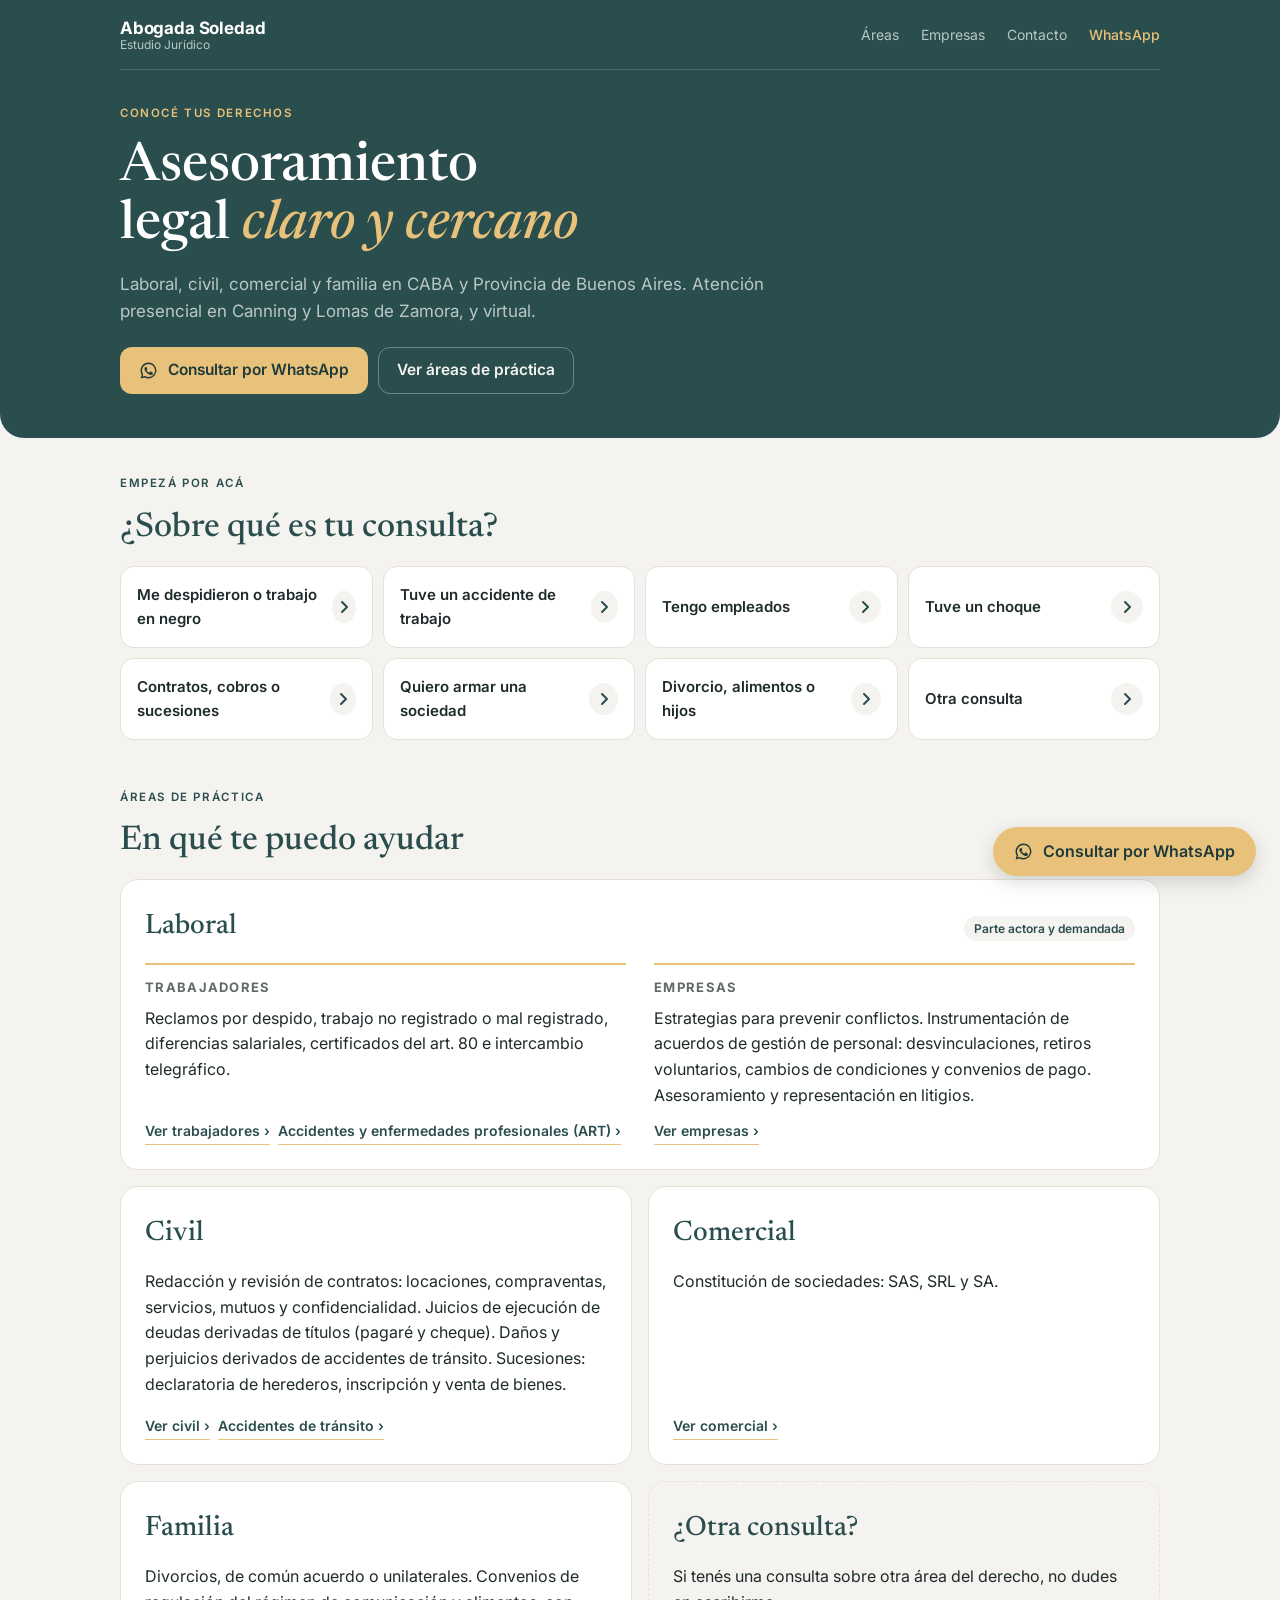
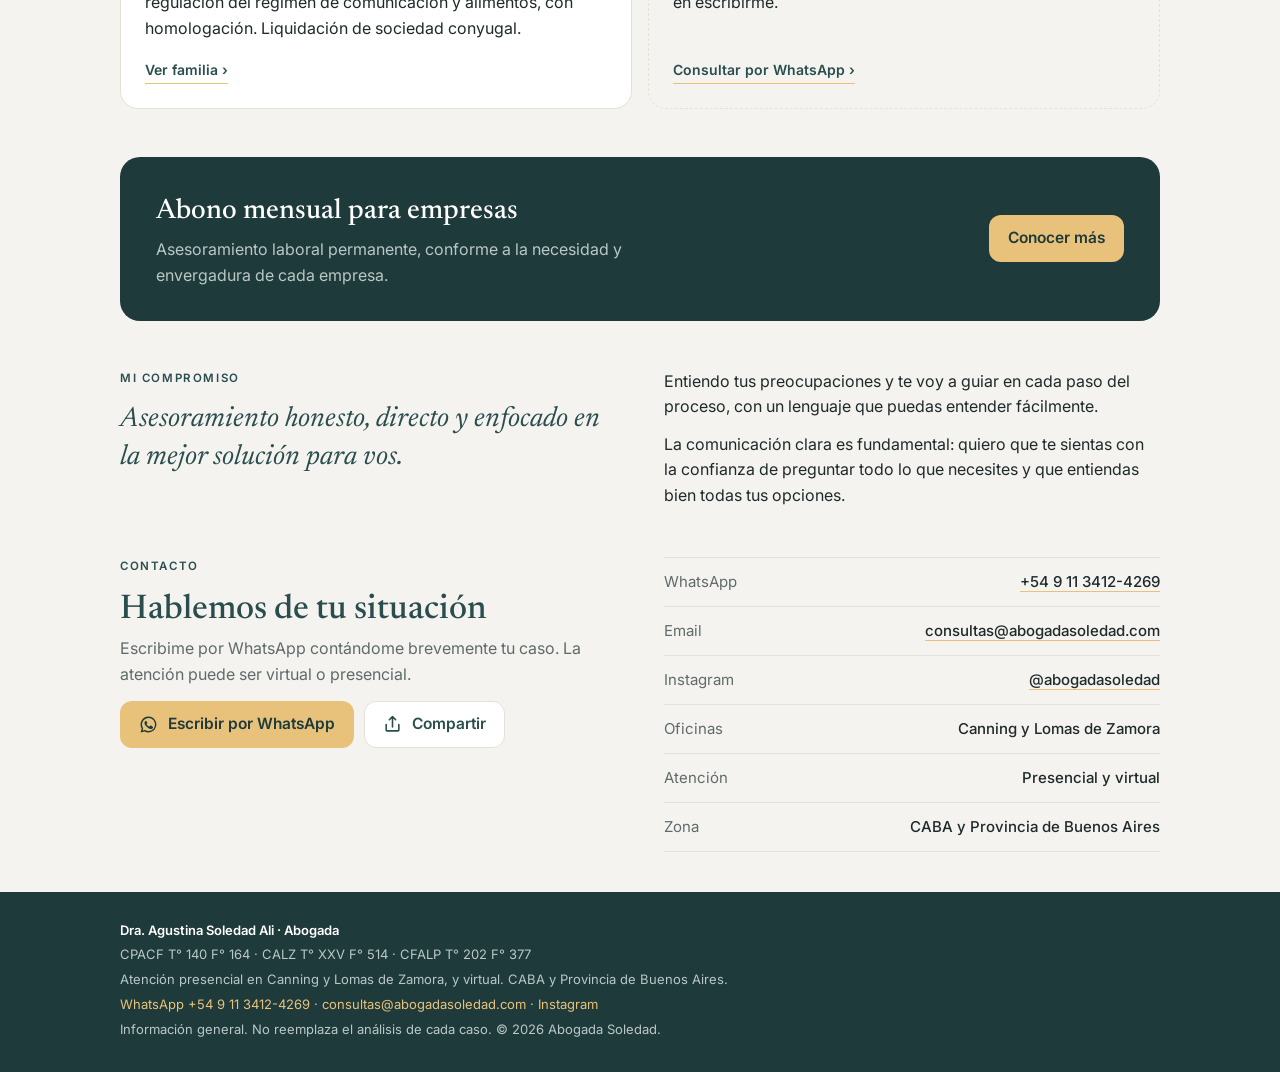
==== index.html @ 784cf7ec "Sitio nuevo: inicio + landings por área con vista previa para WhatsApp Co-Authored-By: Claude Opus 5" ====
<!doctype html>
<html lang="es-AR">
<head>
<meta charset="utf-8">
<meta name="viewport" content="width=device-width,initial-scale=1,viewport-fit=cover">
<title>Abogada Soledad · Estudio Jurídico en CABA y Provincia de Buenos Aires</title>
<meta name="description" content="Laboral, ART, civil, comercial y familia. Consultas por WhatsApp. Atención presencial en Canning y Lomas de Zamora, y virtual.">
<link rel="canonical" href="https://abogadasoledad.com/">
<meta name="theme-color" content="#2A4D4E">
<meta property="og:type" content="website">
<meta property="og:locale" content="es_AR">
<meta property="og:site_name" content="Abogada Soledad">
<meta property="og:title" content="Abogada Soledad · Estudio Jurídico en CABA y Provincia de Buenos Aires">
<meta property="og:description" content="Laboral, ART, civil, comercial y familia. Consultas por WhatsApp. Atención presencial en Canning y Lomas de Zamora, y virtual.">
<meta property="og:url" content="https://abogadasoledad.com/">
<meta property="og:image" content="https://abogadasoledad.com/og/home.png?v=muokkbgx">
<meta property="og:image:width" content="1200">
<meta property="og:image:height" content="630">
<meta name="twitter:card" content="summary_large_image">
<link rel="icon" href="/favicon.svg" type="image/svg+xml">
<link rel="apple-touch-icon" href="/apple-touch-icon.png">
<link rel="preconnect" href="https://fonts.googleapis.com">
<link rel="preconnect" href="https://fonts.gstatic.com" crossorigin>
<link rel="stylesheet" href="https://fonts.googleapis.com/css2?family=Inter:wght@400;500;600;700&family=Newsreader:ital,opsz,wght@0,6..72,500;1,6..72,400&display=swap">
<link rel="stylesheet" href="/assets/site.css?v=muokkbgx">
<script type="application/ld+json">{"@context":"https://schema.org","@type":"LegalService","name":"Abogada Soledad · Estudio Jurídico","url":"https://abogadasoledad.com/","telephone":"+5491134124269","email":"consultas@abogadasoledad.com","image":"https://abogadasoledad.com/og/home.png","sameAs":["https://www.instagram.com/abogadasoledad/"],"areaServed":["Ciudad Autónoma de Buenos Aires","Provincia de Buenos Aires"],"address":[{"@type":"PostalAddress","addressLocality":"Canning","addressRegion":"Buenos Aires","addressCountry":"AR"},{"@type":"PostalAddress","addressLocality":"Lomas de Zamora","addressRegion":"Buenos Aires","addressCountry":"AR"}],"knowsAbout":["Derecho laboral","ART","Derecho civil","Sucesiones","Sociedades","Derecho de familia"]}</script>
</head>
<body>
<header class="hero"><div class="in">
  <div class="top">
    <a class="brand" href="/"><strong>Abogada Soledad</strong><span>Estudio Jurídico</span></a>
    <nav class="nav"><a class="hide-sm" href="#areas">Áreas</a><a class="hide-sm" href="/empresas/">Empresas</a><a class="hide-sm" href="#contacto">Contacto</a>
      <a class="back" href="https://wa.me/5491134124269?text=Hola%2C%20quisiera%20realizar%20una%20consulta%20jur%C3%ADdica." data-wa target="_blank" rel="noopener">WhatsApp</a></nav>
  </div>
  <div class="hero-body">
    <span class="eyebrow">Conocé tus derechos</span>
    <h1>Asesoramiento legal <em>claro y cercano</em></h1>
    <p class="lead">Laboral, civil, comercial y familia en CABA y Provincia de Buenos Aires. Atención presencial en Canning y Lomas de Zamora, y virtual.</p>
    <div class="ctas">
      <a class="btn btn-gold" href="https://wa.me/5491134124269?text=Hola%2C%20quisiera%20realizar%20una%20consulta%20jur%C3%ADdica." data-wa target="_blank" rel="noopener"><svg viewBox="0 0 24 24" fill="currentColor" aria-hidden="true"><path d="M12 2a10 10 0 0 0-8.6 15.1L2 22l5-1.3A10 10 0 1 0 12 2Zm0 18.2a8.2 8.2 0 0 1-4.2-1.2l-.3-.2-3 .8.8-2.9-.2-.3A8.2 8.2 0 1 1 12 20.2Zm4.5-6.1c-.2-.1-1.5-.7-1.7-.8-.2-.1-.4-.1-.6.1l-.8 1c-.1.2-.3.2-.5.1a6.7 6.7 0 0 1-3.3-2.9c-.2-.4.3-.4.8-1.3.1-.2 0-.3 0-.4l-.8-1.8c-.2-.5-.4-.4-.6-.4h-.5a1 1 0 0 0-.7.3 3 3 0 0 0-.9 2.2 5.2 5.2 0 0 0 1.1 2.8 11.9 11.9 0 0 0 4.6 4c1.7.7 2.4.8 3.2.7.5-.1 1.5-.6 1.8-1.2.2-.6.2-1.1.1-1.2l-.4-.2Z"/></svg>Consultar por WhatsApp</a>
      <a class="btn btn-ghost" href="#areas">Ver áreas de práctica</a>
    </div>
  </div>
</div></header>

<main class="in">
  <section>
    <div class="sec-h"><span class="label">Empezá por acá</span><h2>¿Sobre qué es tu consulta?</h2></div>
    <nav class="picker"><a class="pick" href="/laboral/">Me despidieron o trabajo en negro<span class="go"><svg viewBox="0 0 16 16" fill="none" stroke="currentColor" stroke-width="2" stroke-linecap="round" stroke-linejoin="round" aria-hidden="true"><path d="M6 3l5 5-5 5"/></svg></span></a><a class="pick" href="/art/">Tuve un accidente de trabajo<span class="go"><svg viewBox="0 0 16 16" fill="none" stroke="currentColor" stroke-width="2" stroke-linecap="round" stroke-linejoin="round" aria-hidden="true"><path d="M6 3l5 5-5 5"/></svg></span></a><a class="pick" href="/empresas/">Tengo empleados<span class="go"><svg viewBox="0 0 16 16" fill="none" stroke="currentColor" stroke-width="2" stroke-linecap="round" stroke-linejoin="round" aria-hidden="true"><path d="M6 3l5 5-5 5"/></svg></span></a><a class="pick" href="/transito/">Tuve un choque<span class="go"><svg viewBox="0 0 16 16" fill="none" stroke="currentColor" stroke-width="2" stroke-linecap="round" stroke-linejoin="round" aria-hidden="true"><path d="M6 3l5 5-5 5"/></svg></span></a><a class="pick" href="/civil/">Contratos, cobros o sucesiones<span class="go"><svg viewBox="0 0 16 16" fill="none" stroke="currentColor" stroke-width="2" stroke-linecap="round" stroke-linejoin="round" aria-hidden="true"><path d="M6 3l5 5-5 5"/></svg></span></a><a class="pick" href="/sociedades/">Quiero armar una sociedad<span class="go"><svg viewBox="0 0 16 16" fill="none" stroke="currentColor" stroke-width="2" stroke-linecap="round" stroke-linejoin="round" aria-hidden="true"><path d="M6 3l5 5-5 5"/></svg></span></a><a class="pick" href="/familia/">Divorcio, alimentos o hijos<span class="go"><svg viewBox="0 0 16 16" fill="none" stroke="currentColor" stroke-width="2" stroke-linecap="round" stroke-linejoin="round" aria-hidden="true"><path d="M6 3l5 5-5 5"/></svg></span></a><a class="pick" href="#contacto">Otra consulta<span class="go"><svg viewBox="0 0 16 16" fill="none" stroke="currentColor" stroke-width="2" stroke-linecap="round" stroke-linejoin="round" aria-hidden="true"><path d="M6 3l5 5-5 5"/></svg></span></a></nav>
  </section>

  <section id="areas">
    <div class="sec-h"><span class="label">Áreas de práctica</span><h2>En qué te puedo ayudar</h2></div>
    <div class="areas"><article class="area wide" id="laboral">
      <div class="area-h"><h3>Laboral</h3><span class="pill">Parte actora y demandada</span></div>
      <div class="cols"><div class="col"><h4>Trabajadores</h4><p>Reclamos por despido, trabajo no registrado o mal registrado, diferencias salariales, certificados del art. 80 e intercambio telegráfico.</p>
        <div class="more"><a href="/laboral/">Ver trabajadores ›</a><a href="/art/">Accidentes y enfermedades profesionales (ART) ›</a></div></div><div class="col"><h4>Empresas</h4><p>Estrategias para prevenir conflictos. Instrumentación de acuerdos de gestión de personal: desvinculaciones, retiros voluntarios, cambios de condiciones y convenios de pago. Asesoramiento y representación en litigios.</p>
        <div class="more"><a href="/empresas/">Ver empresas ›</a></div></div></div>
    </article><article class="area" id="civil"><div class="area-h"><h3>Civil</h3></div><p>Redacción y revisión de contratos: locaciones, compraventas, servicios, mutuos y confidencialidad. Juicios de ejecución de deudas derivadas de títulos (pagaré y cheque). Daños y perjuicios derivados de accidentes de tránsito. Sucesiones: declaratoria de herederos, inscripción y venta de bienes.</p><div class="more"><a href="/civil/">Ver civil ›</a><a href="/transito/">Accidentes de tránsito ›</a></div></article><article class="area" id="comercial"><div class="area-h"><h3>Comercial</h3></div><p>Constitución de sociedades: SAS, SRL y SA.</p><div class="more"><a href="/sociedades/">Ver comercial ›</a></div></article><article class="area" id="familia"><div class="area-h"><h3>Familia</h3></div><p>Divorcios, de común acuerdo o unilaterales. Convenios de regulación del régimen de comunicación y alimentos, con homologación. Liquidación de sociedad conyugal.</p><div class="more"><a href="/familia/">Ver familia ›</a></div></article>
      <article class="area" style="background:transparent;border-style:dashed"><div class="area-h"><h3>¿Otra consulta?</h3></div>
        <p>Si tenés una consulta sobre otra área del derecho, no dudes en escribirme.</p>
        <div class="more"><a href="https://wa.me/5491134124269?text=Hola%2C%20quisiera%20realizar%20una%20consulta%20jur%C3%ADdica." data-wa target="_blank" rel="noopener">Consultar por WhatsApp ›</a></div></article></div>
  </section>

  <section class="band"><div><h2>Abono mensual para empresas</h2><p>Asesoramiento laboral permanente, conforme a la necesidad y envergadura de cada empresa.</p></div>
    <a class="btn btn-gold" href="/empresas/">Conocer más</a></section>

  <section class="two-col">
    <div class="stack" style="gap:14px"><span class="label" style="padding:0">Mi compromiso</span>
      <p class="quote">Asesoramiento honesto, directo y enfocado en la mejor solución para vos.</p></div>
    <div class="prose">
      <p>Entiendo tus preocupaciones y te voy a guiar en cada paso del proceso, con un lenguaje que puedas entender fácilmente.</p>
      <p>La comunicación clara es fundamental: quiero que te sientas con la confianza de preguntar todo lo que necesites y que entiendas bien todas tus opciones.</p>
    </div>
  </section>

  <section class="two-col" id="contacto">
    <div class="stack" style="gap:14px">
      <div class="sec-h" style="padding:0"><span class="label">Contacto</span><h2>Hablemos de tu situación</h2>
        <p>Escribime por WhatsApp contándome brevemente tu caso. La atención puede ser virtual o presencial.</p></div>
      <div class="share-box">
        <a class="btn btn-gold" href="https://wa.me/5491134124269?text=Hola%2C%20quisiera%20realizar%20una%20consulta%20jur%C3%ADdica." data-wa target="_blank" rel="noopener"><svg viewBox="0 0 24 24" fill="currentColor" aria-hidden="true"><path d="M12 2a10 10 0 0 0-8.6 15.1L2 22l5-1.3A10 10 0 1 0 12 2Zm0 18.2a8.2 8.2 0 0 1-4.2-1.2l-.3-.2-3 .8.8-2.9-.2-.3A8.2 8.2 0 1 1 12 20.2Zm4.5-6.1c-.2-.1-1.5-.7-1.7-.8-.2-.1-.4-.1-.6.1l-.8 1c-.1.2-.3.2-.5.1a6.7 6.7 0 0 1-3.3-2.9c-.2-.4.3-.4.8-1.3.1-.2 0-.3 0-.4l-.8-1.8c-.2-.5-.4-.4-.6-.4h-.5a1 1 0 0 0-.7.3 3 3 0 0 0-.9 2.2 5.2 5.2 0 0 0 1.1 2.8 11.9 11.9 0 0 0 4.6 4c1.7.7 2.4.8 3.2.7.5-.1 1.5-.6 1.8-1.2.2-.6.2-1.1.1-1.2l-.4-.2Z"/></svg>Escribir por WhatsApp</a>
        <button type="button" class="btn btn-line" data-share data-url="https://abogadasoledad.com/" data-text="Abogada Soledad · Asesoramiento legal en CABA y Provincia de Buenos Aires"><svg viewBox="0 0 24 24" fill="none" stroke="currentColor" stroke-width="2" stroke-linecap="round" stroke-linejoin="round" aria-hidden="true"><path d="M4 12v7a1 1 0 0 0 1 1h14a1 1 0 0 0 1-1v-7M16 6l-4-4-4 4M12 2v13"/></svg>Compartir</button>
      </div>
    </div>
    <div class="info">
      <div><span>WhatsApp</span><span><a href="https://wa.me/5491134124269">+54 9 11 3412-4269</a></span></div>
      <div><span>Email</span><span><a href="mailto:consultas@abogadasoledad.com">consultas@abogadasoledad.com</a></span></div>
      <div><span>Instagram</span><span><a href="https://www.instagram.com/abogadasoledad/">@abogadasoledad</a></span></div>
      <div><span>Oficinas</span><span>Canning y Lomas de Zamora</span></div>
      <div><span>Atención</span><span>Presencial y virtual</span></div>
      <div><span>Zona</span><span>CABA y Provincia de Buenos Aires</span></div>
    </div>
  </section>
</main>

<footer><div class="in">
  <strong>Dra. Agustina Soledad Ali · Abogada</strong>
  <span>CPACF T° 140 F° 164 · CALZ T° XXV F° 514 · CFALP T° 202 F° 377</span>
  <span>Atención presencial en Canning y Lomas de Zamora, y virtual. CABA y Provincia de Buenos Aires.</span>
  <span><a href="https://wa.me/5491134124269">WhatsApp +54 9 11 3412-4269</a> · <a href="mailto:consultas@abogadasoledad.com">consultas@abogadasoledad.com</a> · <a href="https://www.instagram.com/abogadasoledad/">Instagram</a></span>
  <span>Información general. No reemplaza el análisis de cada caso. © 2026 Abogada Soledad.</span>
</div></footer>
<div class="bar"><a class="btn btn-gold" href="https://wa.me/5491134124269?text=Hola%2C%20quisiera%20realizar%20una%20consulta%20jur%C3%ADdica." data-wa target="_blank" rel="noopener"><svg viewBox="0 0 24 24" fill="currentColor" aria-hidden="true"><path d="M12 2a10 10 0 0 0-8.6 15.1L2 22l5-1.3A10 10 0 1 0 12 2Zm0 18.2a8.2 8.2 0 0 1-4.2-1.2l-.3-.2-3 .8.8-2.9-.2-.3A8.2 8.2 0 1 1 12 20.2Zm4.5-6.1c-.2-.1-1.5-.7-1.7-.8-.2-.1-.4-.1-.6.1l-.8 1c-.1.2-.3.2-.5.1a6.7 6.7 0 0 1-3.3-2.9c-.2-.4.3-.4.8-1.3.1-.2 0-.3 0-.4l-.8-1.8c-.2-.5-.4-.4-.6-.4h-.5a1 1 0 0 0-.7.3 3 3 0 0 0-.9 2.2 5.2 5.2 0 0 0 1.1 2.8 11.9 11.9 0 0 0 4.6 4c1.7.7 2.4.8 3.2.7.5-.1 1.5-.6 1.8-1.2.2-.6.2-1.1.1-1.2l-.4-.2Z"/></svg>Consultar por WhatsApp</a></div>
<script>
(function(){
  var q=new URLSearchParams(location.search),c=q.get("c")||q.get("utm_campaign");
  if(c){c=c.replace(/[^\w\- ]/g,"").slice(0,40);document.querySelectorAll("a[data-wa]").forEach(function(a){
    var u=new URL(a.href),t=u.searchParams.get("text")||"";a.href=u.origin+u.pathname+"?text="+encodeURIComponent(t+" [ref: "+c+"]");});}
  document.querySelectorAll("[data-share]").forEach(function(b){b.addEventListener("click",function(){
    var url=b.dataset.url,text=b.dataset.text;
    if(navigator.share){navigator.share({title:document.title,text:text,url:url}).catch(function(){});}
    else{window.open("https://wa.me/?text="+encodeURIComponent(text+" "+url),"_blank","noopener");}
  });});
})();
</script>
</body></html>
---- assets/site.css ----
:root{
  color-scheme:light;
  --teal:#2A4D4E; --teal-deep:#1F3A3B; --gold:#E8C27A; --gold-dark:#D4AF6A; --sand:#F5F3EF; --paper:#FFFFFF;
  --ink:#1F2A2B; --muted:#5F6B6B; --line:#E6E1D8; --on-teal:#F5F3EF; --on-teal-muted:#B9C8C6;
}
*{box-sizing:border-box}
html{-webkit-text-size-adjust:100%;scroll-behavior:smooth}
@media (prefers-reduced-motion:reduce){html{scroll-behavior:auto}}
body{margin:0;background:var(--sand);color:var(--ink);font:16px/1.6 "Inter",system-ui,-apple-system,sans-serif}
h1,h2,h3{margin:0;text-wrap:balance}
h1,h2{font-family:"Newsreader",Georgia,serif;font-weight:500}
p{margin:0}
a{color:inherit}
:focus-visible{outline:2px solid var(--gold);outline-offset:3px}
.in{max-width:1080px;margin:0 auto;padding-inline:20px}
.narrow{max-width:760px}

/* header */
.hero{background:var(--teal);color:var(--on-teal);padding-block:18px 44px;border-radius:0 0 24px 24px}
.top{display:flex;justify-content:space-between;align-items:center;gap:12px;padding-bottom:16px;border-bottom:1px solid rgba(245,243,239,.16)}
.brand{display:flex;flex-direction:column;line-height:1.2;text-decoration:none}
.brand strong{font-weight:700;font-size:17px;letter-spacing:-.01em;color:#fff}
.brand span{font-size:12px;color:var(--on-teal-muted)}
.nav{display:flex;gap:22px;align-items:center;font-size:14px}
.nav a{text-decoration:none;color:var(--on-teal-muted)}
.nav a:hover{color:#fff}
.nav .back{color:var(--gold);font-weight:500}
.nav .hide-sm{display:none}
@media (min-width:760px){.nav .hide-sm{display:inline}}
.hero-body{display:flex;flex-direction:column;gap:16px;padding-top:34px;max-width:720px}
.eyebrow{font-size:11.5px;font-weight:600;letter-spacing:.14em;text-transform:uppercase;color:var(--gold)}
.hero h1{font-size:clamp(34px,6vw,54px);line-height:1.08;color:#fff}
.hero h1 em{font-style:italic;color:var(--gold)}
.lead{color:var(--on-teal-muted);font-size:17px;max-width:60ch}
.ctas{display:flex;flex-wrap:wrap;gap:10px;padding-top:6px}

/* buttons */
.btn{display:inline-flex;align-items:center;justify-content:center;gap:10px;border-radius:12px;padding:13px 18px;font:600 15.5px/1.2 "Inter",sans-serif;text-decoration:none;cursor:pointer;border:1px solid transparent}
.btn svg{width:19px;height:19px;flex:none}
.btn-gold{background:var(--gold);color:var(--teal-deep)}
.btn-gold:hover{background:var(--gold-dark)}
.btn-ghost{background:transparent;border-color:rgba(245,243,239,.35);color:var(--on-teal)}
.btn-ghost:hover{border-color:var(--gold);color:#fff}
.btn-line{background:var(--paper);border-color:var(--line);color:var(--teal)}
.btn-line:hover{border-color:var(--teal)}

/* sections */
main{display:flex;flex-direction:column;gap:48px;padding-block:36px 40px}
.label{font-size:11.5px;font-weight:600;letter-spacing:.14em;text-transform:uppercase;color:var(--teal);padding-bottom:10px}
.sec-h{display:flex;flex-direction:column;gap:6px;padding-bottom:18px}
.sec-h h2{font-size:clamp(26px,3.6vw,34px);color:var(--teal);line-height:1.15}
.sec-h p{color:var(--muted);max-width:62ch}
.stack{display:flex;flex-direction:column;gap:26px}

/* topic list (landing) */
.list{list-style:none;margin:0;padding:0;background:var(--paper);border:1px solid var(--line);border-radius:16px;overflow:hidden;display:grid}
@media (min-width:760px){.list.two{grid-template-columns:1fr 1fr}.list.two li{border-top:0!important;border-bottom:1px solid var(--line)}.list.two li:nth-child(odd){border-right:1px solid var(--line)}}
.list li + li{border-top:1px solid var(--line)}
.list a{display:grid;grid-template-columns:1fr auto;align-items:center;gap:3px 14px;padding:16px 18px;text-decoration:none;color:inherit;min-height:64px;height:100%}
.list a:hover{background:#FBF6EC}
.list strong{font-weight:600;font-size:15.5px}
.list small{grid-column:1;color:var(--muted);font-size:13.5px;line-height:1.45}
.go{grid-row:1/3;grid-column:2;width:32px;height:32px;border-radius:50%;display:grid;place-items:center;background:var(--sand);color:var(--teal)}
.go svg{width:16px;height:16px}
.list a[data-wa] .go{background:#E9F3EE;color:#1F7A4D}
.hint{font-size:12.5px;color:var(--muted);padding-top:9px}

/* home: picker */
.picker{display:grid;gap:10px;grid-template-columns:1fr}
@media (min-width:600px){.picker{grid-template-columns:1fr 1fr}}
@media (min-width:960px){.picker{grid-template-columns:repeat(4,1fr)}}
.pick{display:flex;justify-content:space-between;align-items:center;gap:12px;background:var(--paper);border:1px solid var(--line);border-radius:14px;padding:16px;text-decoration:none;font-weight:600;font-size:15px;min-height:64px}
.pick:hover{border-color:var(--teal)}
.pick .go{background:var(--sand)}

/* home: areas */
.areas{display:grid;gap:16px}
@media (min-width:860px){.areas{grid-template-columns:1fr 1fr}.area.wide{grid-column:1/-1}}
.area{background:var(--paper);border:1px solid var(--line);border-radius:18px;padding:24px;display:flex;flex-direction:column;gap:14px}
.area-h{display:flex;justify-content:space-between;align-items:baseline;gap:12px;flex-wrap:wrap}
.area h3{font-family:"Newsreader",Georgia,serif;font-weight:500;font-size:28px;color:var(--teal)}
.pill{font-size:12px;font-weight:600;color:var(--teal);background:var(--sand);border-radius:99px;padding:3px 10px}
.area p{color:var(--ink)}
.cols{display:grid;gap:18px}
@media (min-width:760px){.cols{grid-template-columns:1fr 1fr;gap:28px}}
.col{display:flex;flex-direction:column;gap:8px;border-top:2px solid var(--gold);padding-top:12px}
.col h4{margin:0;font-size:13px;letter-spacing:.1em;text-transform:uppercase;color:var(--muted)}
.more{display:flex;flex-wrap:wrap;gap:8px;margin-top:auto;padding-top:4px}
.more a{font-size:14px;font-weight:600;color:var(--teal);text-decoration:none;border-bottom:1.5px solid var(--gold);padding-bottom:1px}
.more a:hover{color:var(--teal-deep)}

/* band */
.band{background:var(--teal-deep);color:var(--on-teal);border-radius:20px;padding:28px 24px;display:flex;flex-direction:column;gap:14px;align-items:flex-start}
@media (min-width:760px){.band{flex-direction:row;align-items:center;justify-content:space-between;padding:32px 36px}}
.band h2{font-size:28px;color:#fff}
.band p{color:var(--on-teal-muted);max-width:56ch;padding-top:4px}

/* note */
.note{padding:16px 18px;border-left:3px solid var(--gold);background:var(--paper);border-radius:0 12px 12px 0;font-size:15px;display:flex;flex-direction:column;gap:4px}
.note strong{font-weight:600;color:var(--teal)}
.note a{color:var(--teal);font-weight:600}

/* steps */
.steps{list-style:none;margin:0;padding:0;display:grid;gap:12px;counter-reset:s}
@media (min-width:760px){.steps{grid-template-columns:repeat(3,1fr)}}
.steps li{counter-increment:s;background:var(--paper);border:1px solid var(--line);border-radius:14px;padding:18px;display:flex;flex-direction:column;gap:4px}
.steps li::before{content:counter(s);font:500 26px/1 "Newsreader",Georgia,serif;color:var(--gold-dark);padding-bottom:6px}
.steps strong{font-weight:600}
.steps span{color:var(--muted);font-size:14.5px}

/* bring */
.bring{list-style:none;margin:0;padding:0;display:flex;flex-wrap:wrap;gap:8px}
.bring li{background:var(--paper);border:1px solid var(--line);border-radius:99px;padding:7px 14px;font-size:14px}

/* faq */
.faq{display:flex;flex-direction:column;border-top:1px solid var(--line)}
.faq details{border-bottom:1px solid var(--line)}
.faq summary{cursor:pointer;list-style:none;padding:16px 36px 16px 0;font-weight:600;position:relative}
.faq summary::-webkit-details-marker{display:none}
.faq summary::after{content:"+";position:absolute;right:4px;top:12px;font:400 24px/1 "Inter",sans-serif;color:var(--teal)}
.faq details[open] summary::after{content:"–"}
.faq details p{padding:0 0 18px;color:var(--muted);max-width:66ch}

/* info + contact */
.two-col{display:grid;gap:32px}
@media (min-width:860px){.two-col{grid-template-columns:1fr 1fr;gap:48px}}
.info{display:flex;flex-direction:column;border-top:1px solid var(--line)}
.info div{display:flex;justify-content:space-between;gap:16px;padding-block:12px;border-bottom:1px solid var(--line);font-size:15px}
.info span:first-child{color:var(--muted);flex:none}
.info span:last-child{text-align:right;font-weight:500}
.info a{text-decoration:none;border-bottom:1px solid var(--gold)}
.share-box{display:flex;flex-wrap:wrap;gap:10px}

/* other areas */
.others{display:flex;flex-wrap:wrap;gap:8px}
.others a{background:var(--paper);border:1px solid var(--line);border-radius:99px;padding:8px 14px;font-size:14px;font-weight:500;text-decoration:none;color:var(--teal)}
.others a:hover{border-color:var(--teal)}

/* quote */
.quote{font:italic 400 clamp(22px,3vw,28px)/1.35 "Newsreader",Georgia,serif;color:var(--teal);max-width:36ch}
.prose{display:flex;flex-direction:column;gap:12px;color:var(--ink);max-width:62ch}

/* footer */
footer{background:var(--teal-deep);color:var(--on-teal-muted);font-size:13px;line-height:1.6;padding-block:28px calc(110px + env(safe-area-inset-bottom,0px))}
@media (min-width:760px){footer{padding-bottom:32px}}
footer .in{display:flex;flex-direction:column;gap:4px}
footer strong{color:#fff;font-weight:600}
footer a{color:var(--gold);text-decoration:none}

/* sticky WhatsApp */
.bar{position:fixed;left:0;right:0;bottom:0;z-index:10;padding:12px 20px calc(12px + env(safe-area-inset-bottom,0px));background:linear-gradient(to top,var(--sand) 70%,rgba(245,243,239,0))}
.bar .btn{width:100%;max-width:420px;margin:0 auto;display:flex;font-size:16px;padding:15px 18px;box-shadow:0 6px 18px rgba(31,58,59,.18)}
@media (min-width:760px){
  .bar{left:auto;right:24px;bottom:24px;padding:0;background:none}
  .bar .btn{width:auto;border-radius:99px;padding:14px 20px}
}
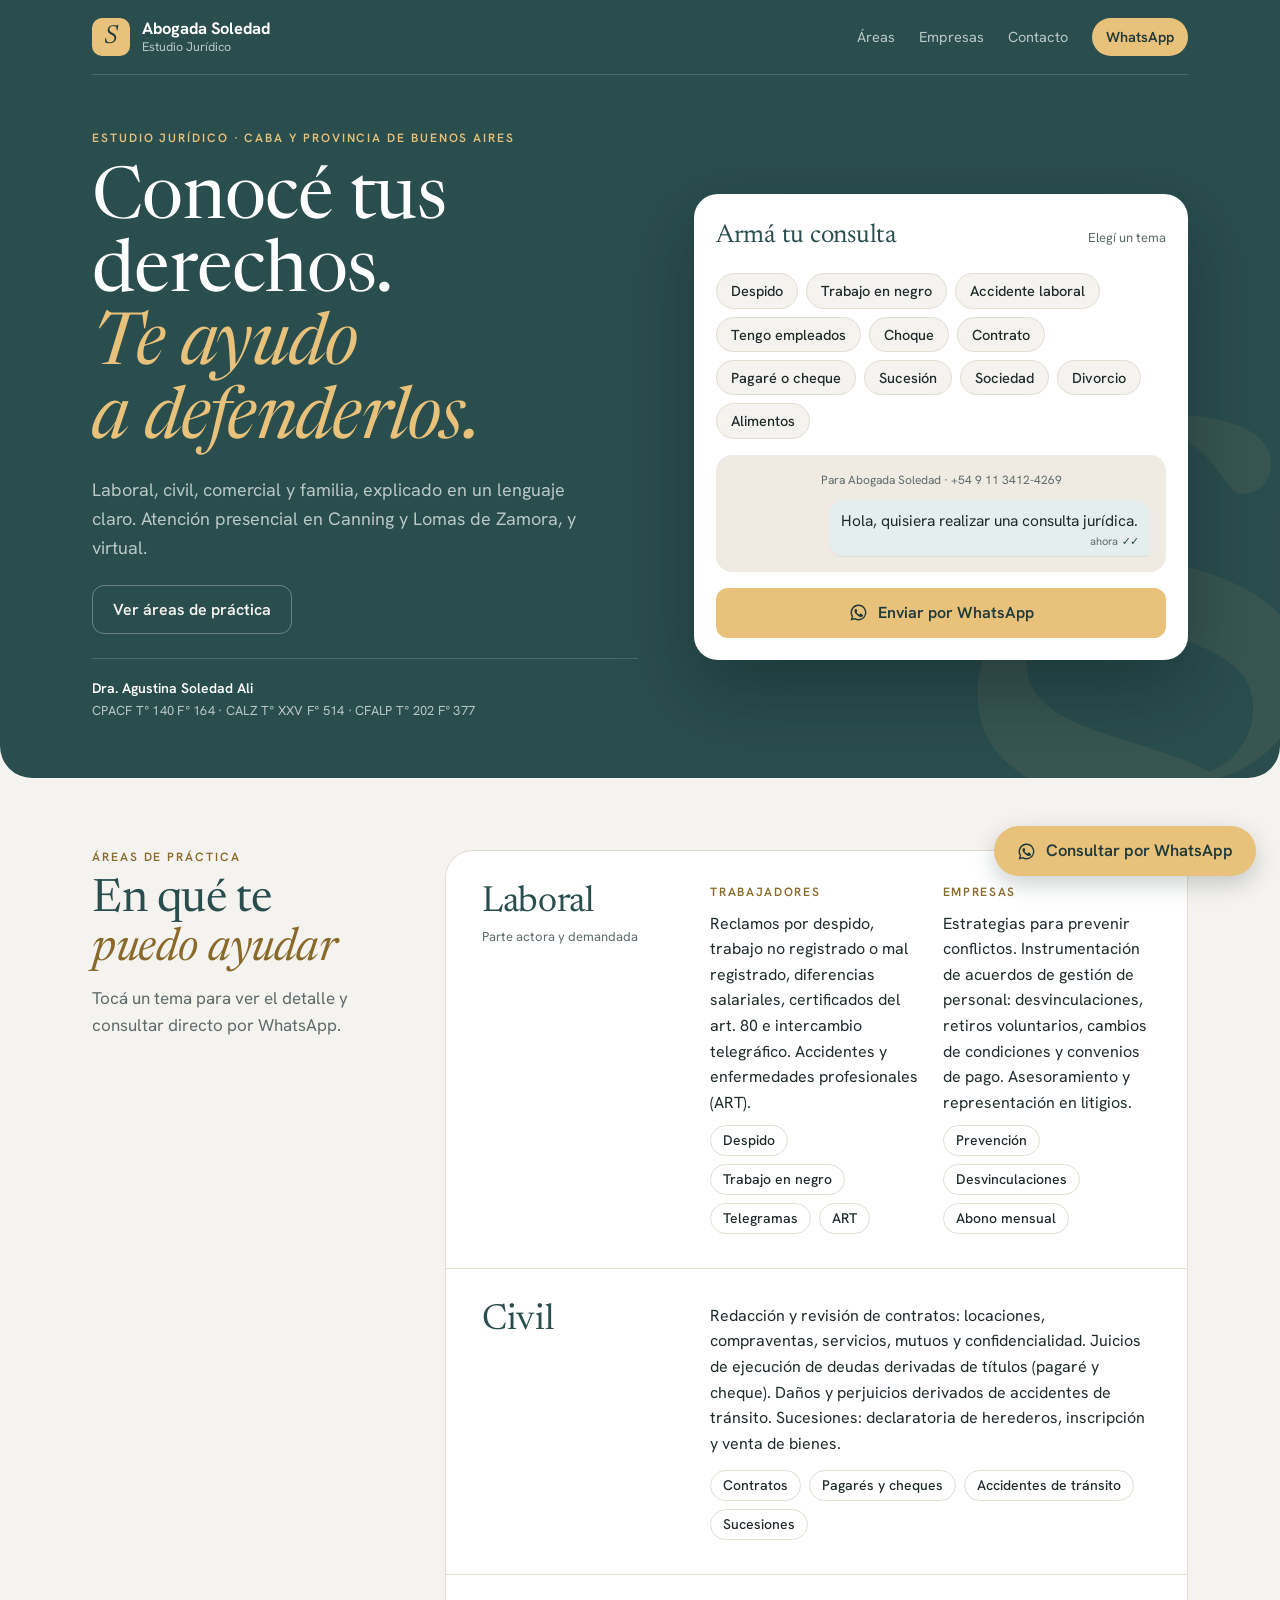
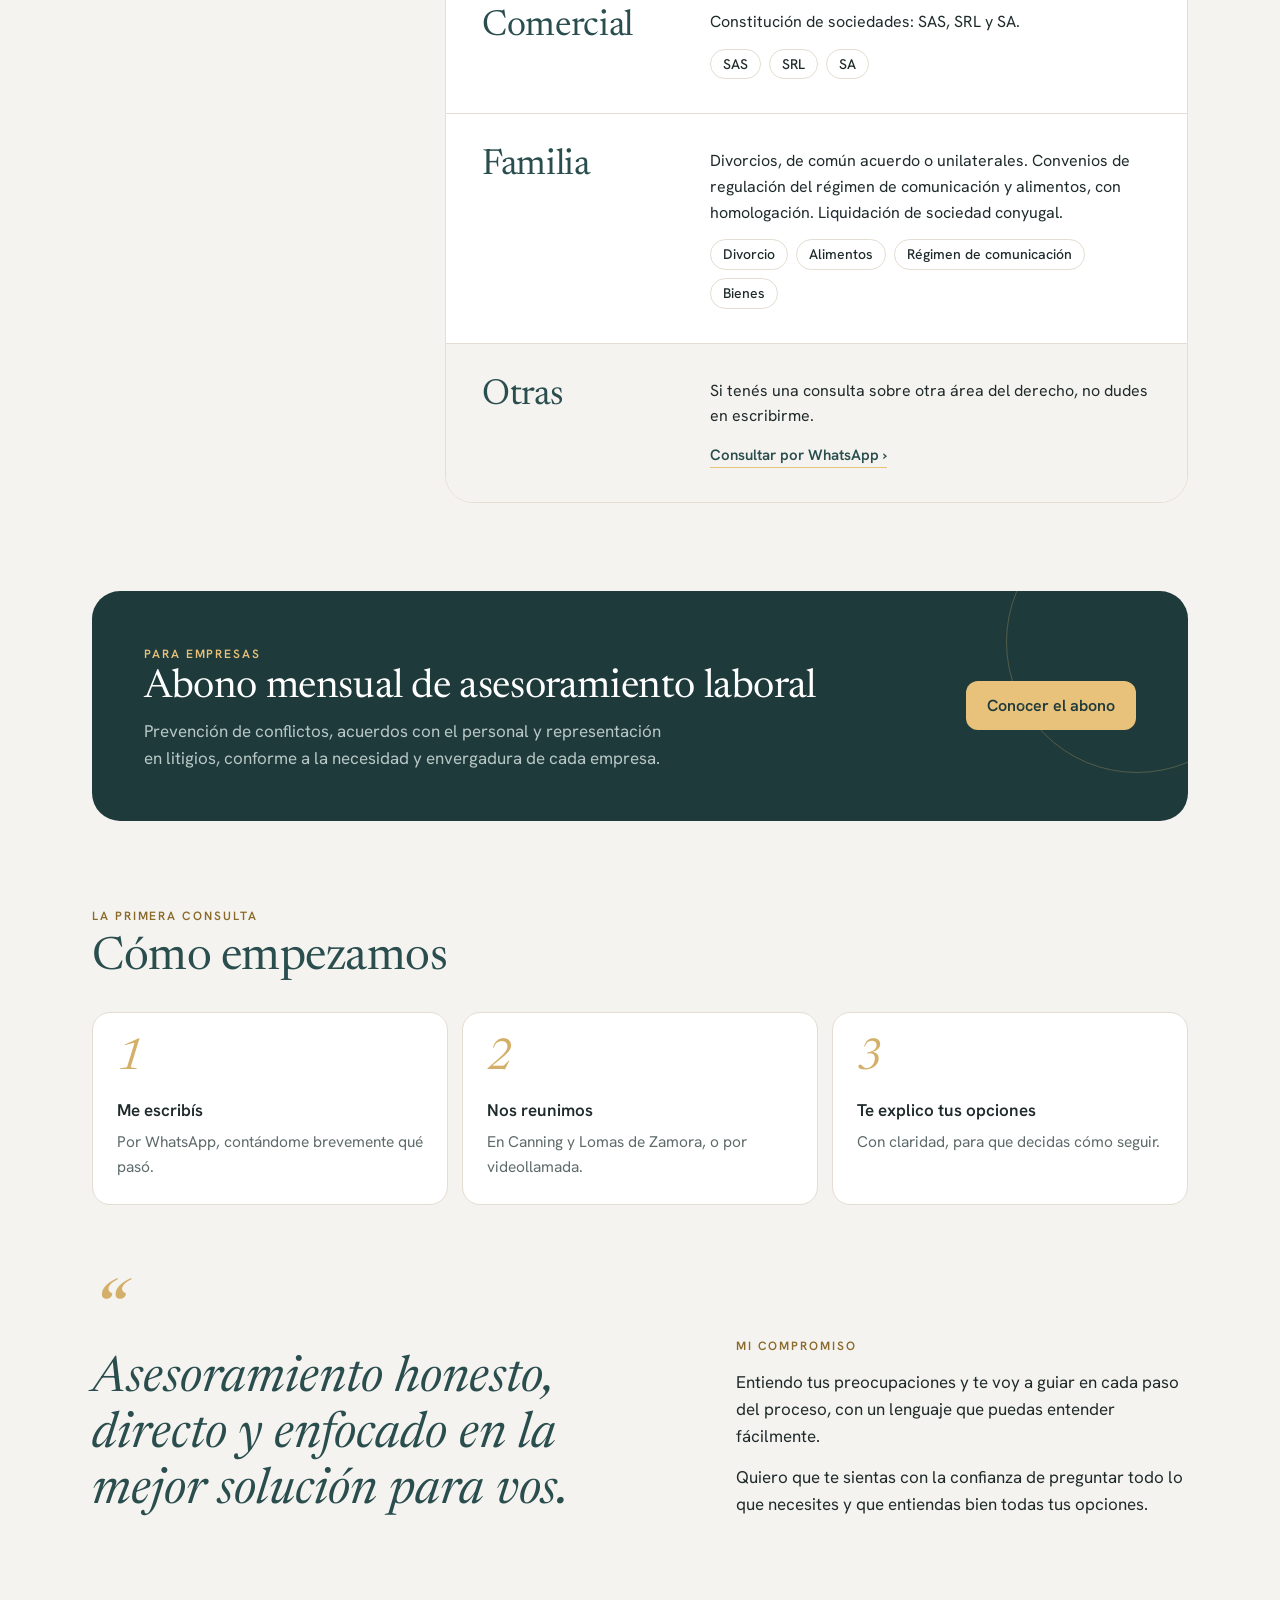
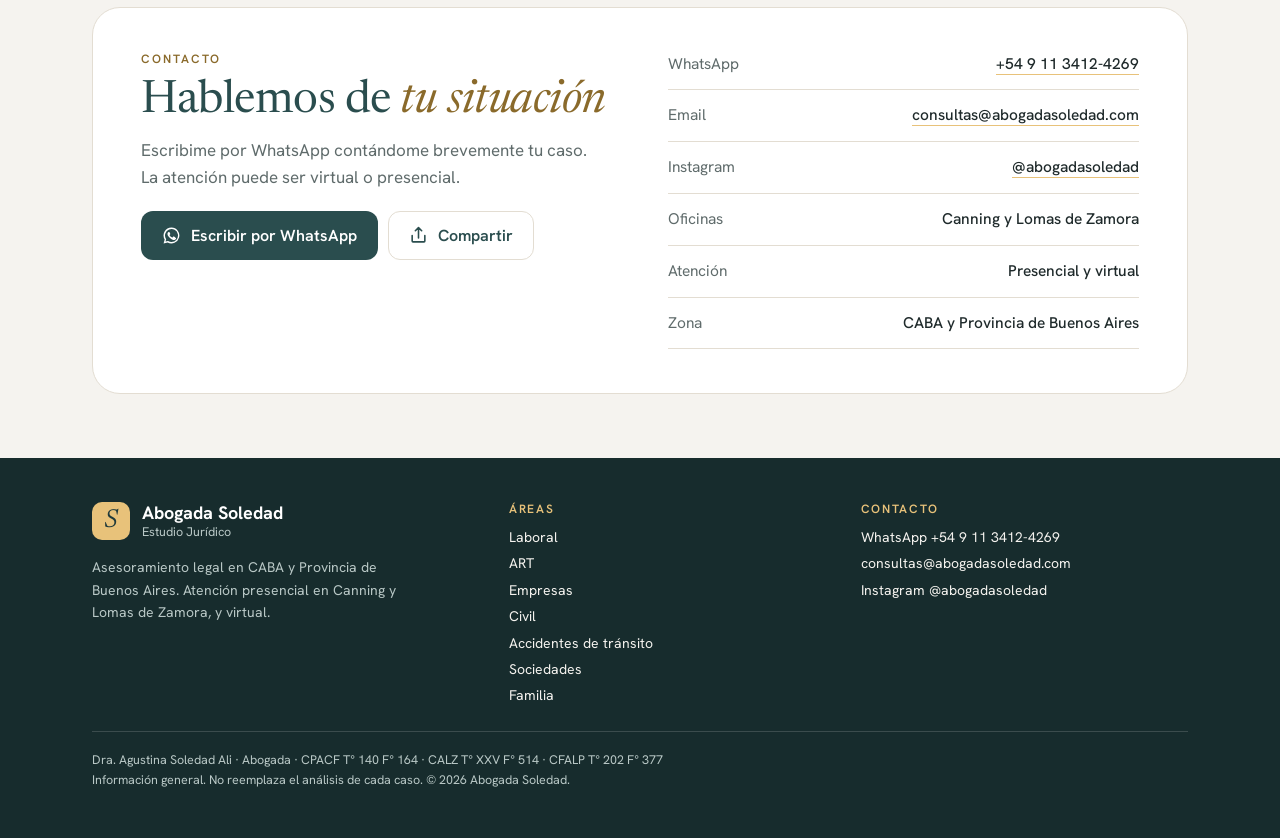
==== commit 74e1b4dc: "Rediseño del sitio Co-Authored-By: Claude Opus 5.5 <noreply@anthropic.com>" ====
--- a/index.html
+++ b/index.html
@@ -13,7 +13,7 @@
 <meta property="og:title" content="Abogada Soledad · Estudio Jurídico en CABA y Provincia de Buenos Aires">
 <meta property="og:description" content="Laboral, ART, civil, comercial y familia. Consultas por WhatsApp. Atención presencial en Canning y Lomas de Zamora, y virtual.">
 <meta property="og:url" content="https://abogadasoledad.com/">
-<meta property="og:image" content="https://abogadasoledad.com/og/home.png?v=muokkbgx">
+<meta property="og:image" content="https://abogadasoledad.com/og/home.png?v=muoppo3t">
 <meta property="og:image:width" content="1200">
 <meta property="og:image:height" content="630">
 <meta name="twitter:card" content="summary_large_image">
@@ -21,68 +21,72 @@
 <link rel="apple-touch-icon" href="/apple-touch-icon.png">
 <link rel="preconnect" href="https://fonts.googleapis.com">
 <link rel="preconnect" href="https://fonts.gstatic.com" crossorigin>
-<link rel="stylesheet" href="https://fonts.googleapis.com/css2?family=Inter:wght@400;500;600;700&family=Newsreader:ital,opsz,wght@0,6..72,500;1,6..72,400&display=swap">
-<link rel="stylesheet" href="/assets/site.css?v=muokkbgx">
+<link rel="stylesheet" href="https://fonts.googleapis.com/css2?family=Hanken+Grotesk:wght@400;500;600;700&family=Newsreader:ital,opsz,wght@0,6..72,400;0,6..72,500;1,6..72,400&display=swap">
+<link rel="stylesheet" href="/assets/site.css?v=muoppo3t">
 <script type="application/ld+json">{"@context":"https://schema.org","@type":"LegalService","name":"Abogada Soledad · Estudio Jurídico","url":"https://abogadasoledad.com/","telephone":"+5491134124269","email":"consultas@abogadasoledad.com","image":"https://abogadasoledad.com/og/home.png","sameAs":["https://www.instagram.com/abogadasoledad/"],"areaServed":["Ciudad Autónoma de Buenos Aires","Provincia de Buenos Aires"],"address":[{"@type":"PostalAddress","addressLocality":"Canning","addressRegion":"Buenos Aires","addressCountry":"AR"},{"@type":"PostalAddress","addressLocality":"Lomas de Zamora","addressRegion":"Buenos Aires","addressCountry":"AR"}],"knowsAbout":["Derecho laboral","ART","Derecho civil","Sucesiones","Sociedades","Derecho de familia"]}</script>
 </head>
 <body>
 <header class="hero"><div class="in">
-  <div class="top">
-    <a class="brand" href="/"><strong>Abogada Soledad</strong><span>Estudio Jurídico</span></a>
-    <nav class="nav"><a class="hide-sm" href="#areas">Áreas</a><a class="hide-sm" href="/empresas/">Empresas</a><a class="hide-sm" href="#contacto">Contacto</a>
-      <a class="back" href="https://wa.me/5491134124269?text=Hola%2C%20quisiera%20realizar%20una%20consulta%20jur%C3%ADdica." data-wa target="_blank" rel="noopener">WhatsApp</a></nav>
+  <div class="top"><a class="brand" href="/"><span class="mark" aria-hidden="true">S</span><span><b>Abogada Soledad</b><small>Estudio Jurídico</small></span></a>
+    <nav class="nav"><a class="lg" href="#areas">Áreas</a><a class="lg" href="/empresas/">Empresas</a><a class="lg" href="#contacto">Contacto</a>
+      <a class="pill" href="https://wa.me/5491134124269?text=Hola%2C%20quisiera%20realizar%20una%20consulta%20jur%C3%ADdica." data-wa target="_blank" rel="noopener">WhatsApp</a></nav>
   </div>
-  <div class="hero-body">
-    <span class="eyebrow">Conocé tus derechos</span>
-    <h1>Asesoramiento legal <em>claro y cercano</em></h1>
-    <p class="lead">Laboral, civil, comercial y familia en CABA y Provincia de Buenos Aires. Atención presencial en Canning y Lomas de Zamora, y virtual.</p>
-    <div class="ctas">
-      <a class="btn btn-gold" href="https://wa.me/5491134124269?text=Hola%2C%20quisiera%20realizar%20una%20consulta%20jur%C3%ADdica." data-wa target="_blank" rel="noopener"><svg viewBox="0 0 24 24" fill="currentColor" aria-hidden="true"><path d="M12 2a10 10 0 0 0-8.6 15.1L2 22l5-1.3A10 10 0 1 0 12 2Zm0 18.2a8.2 8.2 0 0 1-4.2-1.2l-.3-.2-3 .8.8-2.9-.2-.3A8.2 8.2 0 1 1 12 20.2Zm4.5-6.1c-.2-.1-1.5-.7-1.7-.8-.2-.1-.4-.1-.6.1l-.8 1c-.1.2-.3.2-.5.1a6.7 6.7 0 0 1-3.3-2.9c-.2-.4.3-.4.8-1.3.1-.2 0-.3 0-.4l-.8-1.8c-.2-.5-.4-.4-.6-.4h-.5a1 1 0 0 0-.7.3 3 3 0 0 0-.9 2.2 5.2 5.2 0 0 0 1.1 2.8 11.9 11.9 0 0 0 4.6 4c1.7.7 2.4.8 3.2.7.5-.1 1.5-.6 1.8-1.2.2-.6.2-1.1.1-1.2l-.4-.2Z"/></svg>Consultar por WhatsApp</a>
-      <a class="btn btn-ghost" href="#areas">Ver áreas de práctica</a>
+  <div class="hero-grid">
+    <div class="hero-copy">
+      <span class="kicker">Estudio Jurídico · CABA y Provincia de Buenos Aires</span>
+      <h1>Conocé tus derechos. <em>Te ayudo a defenderlos.</em></h1>
+      <p class="lead">Laboral, civil, comercial y familia, explicado en un lenguaje claro. Atención presencial en Canning y Lomas de Zamora, y virtual.</p>
+      <div class="ctas"><a class="btn btn-ghost" href="#areas">Ver áreas de práctica</a></div>
+      <div class="creds"><b>Dra. Agustina Soledad Ali</b><span>CPACF T° 140 F° 164 · CALZ T° XXV F° 514 · CFALP T° 202 F° 377</span></div>
+    </div>
+    <div class="composer" id="composer" data-generic="Hola, quisiera realizar una consulta jurídica.">
+      <div class="composer-h"><h2>Armá tu consulta</h2><span>Elegí un tema</span></div>
+      <div class="chips"><button type="button" class="chip" aria-pressed="false" data-msg="por un despido." data-href="/laboral/" data-area="Laboral">Despido</button><button type="button" class="chip" aria-pressed="false" data-msg="por trabajo no registrado." data-href="/laboral/" data-area="Laboral">Trabajo en negro</button><button type="button" class="chip" aria-pressed="false" data-msg="por un accidente de trabajo (ART)." data-href="/art/" data-area="ART">Accidente laboral</button><button type="button" class="chip" aria-pressed="false" data-msg="por asesoramiento laboral para mi empresa." data-href="/empresas/" data-area="Empresas">Tengo empleados</button><button type="button" class="chip" aria-pressed="false" data-msg="por un accidente de tránsito." data-href="/transito/" data-area="Tránsito">Choque</button><button type="button" class="chip" aria-pressed="false" data-msg="por un contrato." data-href="/civil/" data-area="Civil">Contrato</button><button type="button" class="chip" aria-pressed="false" data-msg="por el cobro de un pagaré o cheque." data-href="/civil/" data-area="Civil">Pagaré o cheque</button><button type="button" class="chip" aria-pressed="false" data-msg="por una sucesión." data-href="/civil/" data-area="Civil">Sucesión</button><button type="button" class="chip" aria-pressed="false" data-msg="por la constitución de una sociedad." data-href="/sociedades/" data-area="Sociedades">Sociedad</button><button type="button" class="chip" aria-pressed="false" data-msg="por un divorcio." data-href="/familia/" data-area="Familia">Divorcio</button><button type="button" class="chip" aria-pressed="false" data-msg="por alimentos." data-href="/familia/" data-area="Familia">Alimentos</button></div>
+      <div class="chat" aria-live="polite"><span class="to">Para Abogada Soledad · +54 9 11 3412-4269</span>
+        <p class="bubble"><span id="c-msg">Hola, quisiera realizar una consulta jurídica.</span><span class="meta">ahora<b>✓✓</b></span></p></div>
+      <div class="composer-actions">
+        <a class="btn btn-gold" id="c-send" href="https://wa.me/5491134124269?text=Hola%2C%20quisiera%20realizar%20una%20consulta%20jur%C3%ADdica." data-wa target="_blank" rel="noopener"><svg viewBox="0 0 24 24" fill="currentColor" aria-hidden="true"><path d="M12 2a10 10 0 0 0-8.6 15.1L2 22l5-1.3A10 10 0 1 0 12 2Zm0 18.2a8.2 8.2 0 0 1-4.2-1.2l-.3-.2-3 .8.8-2.9-.2-.3A8.2 8.2 0 1 1 12 20.2Zm4.5-6.1c-.2-.1-1.5-.7-1.7-.8-.2-.1-.4-.1-.6.1l-.8 1c-.1.2-.3.2-.5.1a6.7 6.7 0 0 1-3.3-2.9c-.2-.4.3-.4.8-1.3.1-.2 0-.3 0-.4l-.8-1.8c-.2-.5-.4-.4-.6-.4h-.5a1 1 0 0 0-.7.3 3 3 0 0 0-.9 2.2 5.2 5.2 0 0 0 1.1 2.8 11.9 11.9 0 0 0 4.6 4c1.7.7 2.4.8 3.2.7.5-.1 1.5-.6 1.8-1.2.2-.6.2-1.1.1-1.2l-.4-.2Z"/></svg>Enviar por WhatsApp</a>
+        <a class="more" id="c-more" href="#areas" hidden>Ver más ›</a>
+      </div>
     </div>
   </div>
 </div></header>
 
 <main class="in">
-  <section>
-    <div class="sec-h"><span class="label">Empezá por acá</span><h2>¿Sobre qué es tu consulta?</h2></div>
-    <nav class="picker"><a class="pick" href="/laboral/">Me despidieron o trabajo en negro<span class="go"><svg viewBox="0 0 16 16" fill="none" stroke="currentColor" stroke-width="2" stroke-linecap="round" stroke-linejoin="round" aria-hidden="true"><path d="M6 3l5 5-5 5"/></svg></span></a><a class="pick" href="/art/">Tuve un accidente de trabajo<span class="go"><svg viewBox="0 0 16 16" fill="none" stroke="currentColor" stroke-width="2" stroke-linecap="round" stroke-linejoin="round" aria-hidden="true"><path d="M6 3l5 5-5 5"/></svg></span></a><a class="pick" href="/empresas/">Tengo empleados<span class="go"><svg viewBox="0 0 16 16" fill="none" stroke="currentColor" stroke-width="2" stroke-linecap="round" stroke-linejoin="round" aria-hidden="true"><path d="M6 3l5 5-5 5"/></svg></span></a><a class="pick" href="/transito/">Tuve un choque<span class="go"><svg viewBox="0 0 16 16" fill="none" stroke="currentColor" stroke-width="2" stroke-linecap="round" stroke-linejoin="round" aria-hidden="true"><path d="M6 3l5 5-5 5"/></svg></span></a><a class="pick" href="/civil/">Contratos, cobros o sucesiones<span class="go"><svg viewBox="0 0 16 16" fill="none" stroke="currentColor" stroke-width="2" stroke-linecap="round" stroke-linejoin="round" aria-hidden="true"><path d="M6 3l5 5-5 5"/></svg></span></a><a class="pick" href="/sociedades/">Quiero armar una sociedad<span class="go"><svg viewBox="0 0 16 16" fill="none" stroke="currentColor" stroke-width="2" stroke-linecap="round" stroke-linejoin="round" aria-hidden="true"><path d="M6 3l5 5-5 5"/></svg></span></a><a class="pick" href="/familia/">Divorcio, alimentos o hijos<span class="go"><svg viewBox="0 0 16 16" fill="none" stroke="currentColor" stroke-width="2" stroke-linecap="round" stroke-linejoin="round" aria-hidden="true"><path d="M6 3l5 5-5 5"/></svg></span></a><a class="pick" href="#contacto">Otra consulta<span class="go"><svg viewBox="0 0 16 16" fill="none" stroke="currentColor" stroke-width="2" stroke-linecap="round" stroke-linejoin="round" aria-hidden="true"><path d="M6 3l5 5-5 5"/></svg></span></a></nav>
-  </section>
-
-  <section id="areas">
-    <div class="sec-h"><span class="label">Áreas de práctica</span><h2>En qué te puedo ayudar</h2></div>
-    <div class="areas"><article class="area wide" id="laboral">
-      <div class="area-h"><h3>Laboral</h3><span class="pill">Parte actora y demandada</span></div>
-      <div class="cols"><div class="col"><h4>Trabajadores</h4><p>Reclamos por despido, trabajo no registrado o mal registrado, diferencias salariales, certificados del art. 80 e intercambio telegráfico.</p>
-        <div class="more"><a href="/laboral/">Ver trabajadores ›</a><a href="/art/">Accidentes y enfermedades profesionales (ART) ›</a></div></div><div class="col"><h4>Empresas</h4><p>Estrategias para prevenir conflictos. Instrumentación de acuerdos de gestión de personal: desvinculaciones, retiros voluntarios, cambios de condiciones y convenios de pago. Asesoramiento y representación en litigios.</p>
-        <div class="more"><a href="/empresas/">Ver empresas ›</a></div></div></div>
-    </article><article class="area" id="civil"><div class="area-h"><h3>Civil</h3></div><p>Redacción y revisión de contratos: locaciones, compraventas, servicios, mutuos y confidencialidad. Juicios de ejecución de deudas derivadas de títulos (pagaré y cheque). Daños y perjuicios derivados de accidentes de tránsito. Sucesiones: declaratoria de herederos, inscripción y venta de bienes.</p><div class="more"><a href="/civil/">Ver civil ›</a><a href="/transito/">Accidentes de tránsito ›</a></div></article><article class="area" id="comercial"><div class="area-h"><h3>Comercial</h3></div><p>Constitución de sociedades: SAS, SRL y SA.</p><div class="more"><a href="/sociedades/">Ver comercial ›</a></div></article><article class="area" id="familia"><div class="area-h"><h3>Familia</h3></div><p>Divorcios, de común acuerdo o unilaterales. Convenios de regulación del régimen de comunicación y alimentos, con homologación. Liquidación de sociedad conyugal.</p><div class="more"><a href="/familia/">Ver familia ›</a></div></article>
-      <article class="area" style="background:transparent;border-style:dashed"><div class="area-h"><h3>¿Otra consulta?</h3></div>
-        <p>Si tenés una consulta sobre otra área del derecho, no dudes en escribirme.</p>
-        <div class="more"><a href="https://wa.me/5491134124269?text=Hola%2C%20quisiera%20realizar%20una%20consulta%20jur%C3%ADdica." data-wa target="_blank" rel="noopener">Consultar por WhatsApp ›</a></div></article></div>
-  </section>
-
-  <section class="band"><div><h2>Abono mensual para empresas</h2><p>Asesoramiento laboral permanente, conforme a la necesidad y envergadura de cada empresa.</p></div>
-    <a class="btn btn-gold" href="/empresas/">Conocer más</a></section>
-
-  <section class="two-col">
-    <div class="stack" style="gap:14px"><span class="label" style="padding:0">Mi compromiso</span>
-      <p class="quote">Asesoramiento honesto, directo y enfocado en la mejor solución para vos.</p></div>
-    <div class="prose">
-      <p>Entiendo tus preocupaciones y te voy a guiar en cada paso del proceso, con un lenguaje que puedas entender fácilmente.</p>
-      <p>La comunicación clara es fundamental: quiero que te sientas con la confianza de preguntar todo lo que necesites y que entiendas bien todas tus opciones.</p>
+  <section class="sec split" id="areas">
+    <div class="sec-h"><span class="kicker">Áreas de práctica</span><h2>En qué te <em>puedo ayudar</em></h2><p>Tocá un tema para ver el detalle y consultar directo por WhatsApp.</p></div>
+    <div class="areas"><article class="area" id="laboral"><div class="area-name"><h3>Laboral</h3><span>Parte actora y demandada</span></div>
+        <div class="area-body"><div class="area-cols"><div class="area-col"><h4>Trabajadores</h4><p>Reclamos por despido, trabajo no registrado o mal registrado, diferencias salariales, certificados del art. 80 e intercambio telegráfico. Accidentes y enfermedades profesionales (ART).</p><div class="chips"><a class="chip" href="/laboral/">Despido</a><a class="chip" href="/laboral/">Trabajo en negro</a><a class="chip" href="/laboral/">Telegramas</a><a class="chip" href="/art/">ART</a></div></div><div class="area-col"><h4>Empresas</h4><p>Estrategias para prevenir conflictos. Instrumentación de acuerdos de gestión de personal: desvinculaciones, retiros voluntarios, cambios de condiciones y convenios de pago. Asesoramiento y representación en litigios.</p><div class="chips"><a class="chip" href="/empresas/">Prevención</a><a class="chip" href="/empresas/">Desvinculaciones</a><a class="chip" href="/empresas/">Abono mensual</a></div></div></div></div></article><article class="area" id="civil"><div class="area-name"><h3>Civil</h3></div>
+        <div class="area-body"><p>Redacción y revisión de contratos: locaciones, compraventas, servicios, mutuos y confidencialidad. Juicios de ejecución de deudas derivadas de títulos (pagaré y cheque). Daños y perjuicios derivados de accidentes de tránsito. Sucesiones: declaratoria de herederos, inscripción y venta de bienes.</p><div class="chips"><a class="chip" href="/civil/">Contratos</a><a class="chip" href="/civil/">Pagarés y cheques</a><a class="chip" href="/transito/">Accidentes de tránsito</a><a class="chip" href="/civil/">Sucesiones</a></div></div></article><article class="area" id="comercial"><div class="area-name"><h3>Comercial</h3></div>
+        <div class="area-body"><p>Constitución de sociedades: SAS, SRL y SA.</p><div class="chips"><a class="chip" href="/sociedades/">SAS</a><a class="chip" href="/sociedades/">SRL</a><a class="chip" href="/sociedades/">SA</a></div></div></article><article class="area" id="familia"><div class="area-name"><h3>Familia</h3></div>
+        <div class="area-body"><p>Divorcios, de común acuerdo o unilaterales. Convenios de regulación del régimen de comunicación y alimentos, con homologación. Liquidación de sociedad conyugal.</p><div class="chips"><a class="chip" href="/familia/">Divorcio</a><a class="chip" href="/familia/">Alimentos</a><a class="chip" href="/familia/">Régimen de comunicación</a><a class="chip" href="/familia/">Bienes</a></div></div></article>
+      <article class="area other"><div class="area-name"><h3>Otras</h3></div>
+        <div class="area-body"><p>Si tenés una consulta sobre otra área del derecho, no dudes en escribirme.</p>
+        <a class="go-link" href="https://wa.me/5491134124269?text=Hola%2C%20quisiera%20realizar%20una%20consulta%20jur%C3%ADdica." data-wa target="_blank" rel="noopener">Consultar por WhatsApp ›</a></div></article>
     </div>
   </section>
 
-  <section class="two-col" id="contacto">
-    <div class="stack" style="gap:14px">
-      <div class="sec-h" style="padding:0"><span class="label">Contacto</span><h2>Hablemos de tu situación</h2>
-        <p>Escribime por WhatsApp contándome brevemente tu caso. La atención puede ser virtual o presencial.</p></div>
-      <div class="share-box">
-        <a class="btn btn-gold" href="https://wa.me/5491134124269?text=Hola%2C%20quisiera%20realizar%20una%20consulta%20jur%C3%ADdica." data-wa target="_blank" rel="noopener"><svg viewBox="0 0 24 24" fill="currentColor" aria-hidden="true"><path d="M12 2a10 10 0 0 0-8.6 15.1L2 22l5-1.3A10 10 0 1 0 12 2Zm0 18.2a8.2 8.2 0 0 1-4.2-1.2l-.3-.2-3 .8.8-2.9-.2-.3A8.2 8.2 0 1 1 12 20.2Zm4.5-6.1c-.2-.1-1.5-.7-1.7-.8-.2-.1-.4-.1-.6.1l-.8 1c-.1.2-.3.2-.5.1a6.7 6.7 0 0 1-3.3-2.9c-.2-.4.3-.4.8-1.3.1-.2 0-.3 0-.4l-.8-1.8c-.2-.5-.4-.4-.6-.4h-.5a1 1 0 0 0-.7.3 3 3 0 0 0-.9 2.2 5.2 5.2 0 0 0 1.1 2.8 11.9 11.9 0 0 0 4.6 4c1.7.7 2.4.8 3.2.7.5-.1 1.5-.6 1.8-1.2.2-.6.2-1.1.1-1.2l-.4-.2Z"/></svg>Escribir por WhatsApp</a>
-        <button type="button" class="btn btn-line" data-share data-url="https://abogadasoledad.com/" data-text="Abogada Soledad · Asesoramiento legal en CABA y Provincia de Buenos Aires"><svg viewBox="0 0 24 24" fill="none" stroke="currentColor" stroke-width="2" stroke-linecap="round" stroke-linejoin="round" aria-hidden="true"><path d="M4 12v7a1 1 0 0 0 1 1h14a1 1 0 0 0 1-1v-7M16 6l-4-4-4 4M12 2v13"/></svg>Compartir</button>
-      </div>
+  <section class="band"><div><span class="kicker">Para empresas</span><h2>Abono mensual de asesoramiento laboral</h2><p>Prevención de conflictos, acuerdos con el personal y representación en litigios, conforme a la necesidad y envergadura de cada empresa.</p></div>
+    <a class="btn btn-gold" href="/empresas/">Conocer el abono</a></section>
+
+  <section class="sec"><div class="sec-h"><span class="kicker">La primera consulta</span><h2>Cómo empezamos</h2></div>
+    <ol class="steps">
+      <li><strong>Me escribís</strong><span>Por WhatsApp, contándome brevemente qué pasó.</span></li>
+      <li><strong>Nos reunimos</strong><span>En Canning y Lomas de Zamora, o por videollamada.</span></li>
+      <li><strong>Te explico tus opciones</strong><span>Con claridad, para que decidas cómo seguir.</span></li>
+    </ol></section>
+
+  <section class="quote-sec">
+    <p class="quote">Asesoramiento honesto, directo y enfocado en la mejor solución para vos.</p>
+    <div class="prose"><span class="kicker">Mi compromiso</span>
+      <p>Entiendo tus preocupaciones y te voy a guiar en cada paso del proceso, con un lenguaje que puedas entender fácilmente.</p>
+      <p>Quiero que te sientas con la confianza de preguntar todo lo que necesites y que entiendas bien todas tus opciones.</p>
     </div>
+  </section>
+
+  <section class="contact" id="contacto">
+    <div class="sec-h"><span class="kicker">Contacto</span><h2>Hablemos de <em>tu situación</em></h2><p>Escribime por WhatsApp contándome brevemente tu caso. La atención puede ser virtual o presencial.</p>
+      <div class="row" style="padding-top:10px"><a class="btn btn-teal" href="https://wa.me/5491134124269?text=Hola%2C%20quisiera%20realizar%20una%20consulta%20jur%C3%ADdica." data-wa target="_blank" rel="noopener"><svg viewBox="0 0 24 24" fill="currentColor" aria-hidden="true"><path d="M12 2a10 10 0 0 0-8.6 15.1L2 22l5-1.3A10 10 0 1 0 12 2Zm0 18.2a8.2 8.2 0 0 1-4.2-1.2l-.3-.2-3 .8.8-2.9-.2-.3A8.2 8.2 0 1 1 12 20.2Zm4.5-6.1c-.2-.1-1.5-.7-1.7-.8-.2-.1-.4-.1-.6.1l-.8 1c-.1.2-.3.2-.5.1a6.7 6.7 0 0 1-3.3-2.9c-.2-.4.3-.4.8-1.3.1-.2 0-.3 0-.4l-.8-1.8c-.2-.5-.4-.4-.6-.4h-.5a1 1 0 0 0-.7.3 3 3 0 0 0-.9 2.2 5.2 5.2 0 0 0 1.1 2.8 11.9 11.9 0 0 0 4.6 4c1.7.7 2.4.8 3.2.7.5-.1 1.5-.6 1.8-1.2.2-.6.2-1.1.1-1.2l-.4-.2Z"/></svg>Escribir por WhatsApp</a><button type="button" class="btn btn-line" data-share data-url="https://abogadasoledad.com/" data-text="Abogada Soledad · Asesoramiento legal en CABA y Provincia de Buenos Aires"><svg viewBox="0 0 24 24" fill="none" stroke="currentColor" stroke-width="2" stroke-linecap="round" stroke-linejoin="round" aria-hidden="true"><path d="M4 12v7a1 1 0 0 0 1 1h14a1 1 0 0 0 1-1v-7M16 6l-4-4-4 4M12 2v13"/></svg>Compartir</button></div></div>
     <div class="info">
       <div><span>WhatsApp</span><span><a href="https://wa.me/5491134124269">+54 9 11 3412-4269</a></span></div>
       <div><span>Email</span><span><a href="mailto:consultas@abogadasoledad.com">consultas@abogadasoledad.com</a></span></div>
@@ -94,24 +98,37 @@
   </section>
 </main>
 
-<footer><div class="in">
-  <strong>Dra. Agustina Soledad Ali · Abogada</strong>
-  <span>CPACF T° 140 F° 164 · CALZ T° XXV F° 514 · CFALP T° 202 F° 377</span>
-  <span>Atención presencial en Canning y Lomas de Zamora, y virtual. CABA y Provincia de Buenos Aires.</span>
-  <span><a href="https://wa.me/5491134124269">WhatsApp +54 9 11 3412-4269</a> · <a href="mailto:consultas@abogadasoledad.com">consultas@abogadasoledad.com</a> · <a href="https://www.instagram.com/abogadasoledad/">Instagram</a></span>
-  <span>Información general. No reemplaza el análisis de cada caso. © 2026 Abogada Soledad.</span>
+<footer><div class="in foot">
+  <div><a class="brand" href="/"><span class="mark" aria-hidden="true">S</span><span><b>Abogada Soledad</b><small>Estudio Jurídico</small></span></a><p style="padding-top:12px;max-width:40ch">Asesoramiento legal en CABA y Provincia de Buenos Aires. Atención presencial en Canning y Lomas de Zamora, y virtual.</p></div>
+  <div><h4>Áreas</h4><a href="/laboral/">Laboral</a><a href="/art/">ART</a><a href="/empresas/">Empresas</a><a href="/civil/">Civil</a><a href="/transito/">Accidentes de tránsito</a><a href="/sociedades/">Sociedades</a><a href="/familia/">Familia</a></div>
+  <div><h4>Contacto</h4><a href="https://wa.me/5491134124269">WhatsApp +54 9 11 3412-4269</a><a href="mailto:consultas@abogadasoledad.com">consultas@abogadasoledad.com</a><a href="https://www.instagram.com/abogadasoledad/">Instagram @abogadasoledad</a></div>
+  <p class="fine">Dra. Agustina Soledad Ali · Abogada · CPACF T° 140 F° 164 · CALZ T° XXV F° 514 · CFALP T° 202 F° 377<br>Información general. No reemplaza el análisis de cada caso. © 2026 Abogada Soledad.</p>
 </div></footer>
 <div class="bar"><a class="btn btn-gold" href="https://wa.me/5491134124269?text=Hola%2C%20quisiera%20realizar%20una%20consulta%20jur%C3%ADdica." data-wa target="_blank" rel="noopener"><svg viewBox="0 0 24 24" fill="currentColor" aria-hidden="true"><path d="M12 2a10 10 0 0 0-8.6 15.1L2 22l5-1.3A10 10 0 1 0 12 2Zm0 18.2a8.2 8.2 0 0 1-4.2-1.2l-.3-.2-3 .8.8-2.9-.2-.3A8.2 8.2 0 1 1 12 20.2Zm4.5-6.1c-.2-.1-1.5-.7-1.7-.8-.2-.1-.4-.1-.6.1l-.8 1c-.1.2-.3.2-.5.1a6.7 6.7 0 0 1-3.3-2.9c-.2-.4.3-.4.8-1.3.1-.2 0-.3 0-.4l-.8-1.8c-.2-.5-.4-.4-.6-.4h-.5a1 1 0 0 0-.7.3 3 3 0 0 0-.9 2.2 5.2 5.2 0 0 0 1.1 2.8 11.9 11.9 0 0 0 4.6 4c1.7.7 2.4.8 3.2.7.5-.1 1.5-.6 1.8-1.2.2-.6.2-1.1.1-1.2l-.4-.2Z"/></svg>Consultar por WhatsApp</a></div>
 <script>
 (function(){
   var q=new URLSearchParams(location.search),c=q.get("c")||q.get("utm_campaign");
-  if(c){c=c.replace(/[^\w\- ]/g,"").slice(0,40);document.querySelectorAll("a[data-wa]").forEach(function(a){
-    var u=new URL(a.href),t=u.searchParams.get("text")||"";a.href=u.origin+u.pathname+"?text="+encodeURIComponent(t+" [ref: "+c+"]");});}
+  c=c?c.replace(/[^\w\- ]/g,"").slice(0,40):"";
+  function ref(href){if(!c)return href;var u=new URL(href),t=u.searchParams.get("text")||"";return u.origin+u.pathname+"?text="+encodeURIComponent(t+" [ref: "+c+"]");}
+  document.querySelectorAll("a[data-wa]").forEach(function(a){a.href=ref(a.href);});
   document.querySelectorAll("[data-share]").forEach(function(b){b.addEventListener("click",function(){
     var url=b.dataset.url,text=b.dataset.text;
     if(navigator.share){navigator.share({title:document.title,text:text,url:url}).catch(function(){});}
     else{window.open("https://wa.me/?text="+encodeURIComponent(text+" "+url),"_blank","noopener");}
   });});
+  var box=document.getElementById("composer");
+  if(box){
+    var msg=document.getElementById("c-msg"),send=document.getElementById("c-send"),more=document.getElementById("c-more");
+    box.querySelectorAll("[data-msg]").forEach(function(b){b.addEventListener("click",function(){
+      var on=b.getAttribute("aria-pressed")!=="true";
+      box.querySelectorAll("[data-msg]").forEach(function(x){x.setAttribute("aria-pressed","false");});
+      var text=on?"Hola, quisiera consultar "+b.dataset.msg:box.dataset.generic;
+      if(on)b.setAttribute("aria-pressed","true");
+      msg.textContent=text;
+      send.href=ref("https://wa.me/5491134124269?text="+encodeURIComponent(text));
+      if(on){more.hidden=false;more.href=b.dataset.href;more.textContent="Ver más sobre "+b.dataset.area+" ›";}else{more.hidden=true;}
+    });});
+  }
 })();
 </script>
 </body></html>
--- a/assets/site.css
+++ b/assets/site.css
@@ -1,156 +1,211 @@
+/* Layout: héroe petróleo partido (tesis a la izquierda, acción a la derecha) sobre papel beige;
+   un solo gesto fuerte: el "§" dorado de fondo y el armador de consulta estilo chat. */
 :root{
   color-scheme:light;
-  --teal:#2A4D4E; --teal-deep:#1F3A3B; --gold:#E8C27A; --gold-dark:#D4AF6A; --sand:#F5F3EF; --paper:#FFFFFF;
-  --ink:#1F2A2B; --muted:#5F6B6B; --line:#E6E1D8; --on-teal:#F5F3EF; --on-teal-muted:#B9C8C6;
+  --teal:#2A4D4E; --teal-deep:#1F3A3B; --teal-ink:#172C2D;
+  --gold:#E8C27A; --gold-dark:#D4AF6A; --gold-ink:#8A6A2B;
+  --sand:#F5F3EF; --paper:#FFFFFF; --bubble:#E4EEEC;
+  --ink:#1F2A2B; --muted:#5F6B6B; --line:#E3DDD2;
+  --on-teal:#F5F3EF; --on-teal-muted:#B9C8C6; --on-teal-line:rgba(245,243,239,.16);
+  --f-display:"Newsreader",Georgia,"Times New Roman",serif;
+  --f-body:"Hanken Grotesk",system-ui,-apple-system,"Segoe UI",sans-serif;
+  --r:18px;
 }
 *{box-sizing:border-box}
 html{-webkit-text-size-adjust:100%;scroll-behavior:smooth}
-@media (prefers-reduced-motion:reduce){html{scroll-behavior:auto}}
-body{margin:0;background:var(--sand);color:var(--ink);font:16px/1.6 "Inter",system-ui,-apple-system,sans-serif}
-h1,h2,h3{margin:0;text-wrap:balance}
-h1,h2{font-family:"Newsreader",Georgia,serif;font-weight:500}
+@media (prefers-reduced-motion:reduce){html{scroll-behavior:auto}*{transition:none!important;animation:none!important}}
+body{margin:0;background:var(--sand);color:var(--ink);font:17px/1.6 var(--f-body)}
+h1,h2,h3{margin:0;text-wrap:balance;font-family:var(--f-display);font-weight:400;letter-spacing:-.01em}
+h1 em,h2 em{font-style:italic;color:var(--gold)}
 p{margin:0}
 a{color:inherit}
-:focus-visible{outline:2px solid var(--gold);outline-offset:3px}
-.in{max-width:1080px;margin:0 auto;padding-inline:20px}
-.narrow{max-width:760px}
-
-/* header */
-.hero{background:var(--teal);color:var(--on-teal);padding-block:18px 44px;border-radius:0 0 24px 24px}
-.top{display:flex;justify-content:space-between;align-items:center;gap:12px;padding-bottom:16px;border-bottom:1px solid rgba(245,243,239,.16)}
-.brand{display:flex;flex-direction:column;line-height:1.2;text-decoration:none}
-.brand strong{font-weight:700;font-size:17px;letter-spacing:-.01em;color:#fff}
-.brand span{font-size:12px;color:var(--on-teal-muted)}
-.nav{display:flex;gap:22px;align-items:center;font-size:14px}
+:focus-visible{outline:2px solid var(--gold);outline-offset:3px;border-radius:4px}
+.in{max-width:1160px;margin:0 auto;padding-inline:20px}
+@media (min-width:760px){.in{padding-inline:32px}}
+.kicker{font:600 12px/1.3 var(--f-body);letter-spacing:.16em;text-transform:uppercase;color:var(--gold-ink)}
+.hero .kicker{color:var(--gold)}
+
+/* ---------- HERO ---------- */
+.hero{position:relative;overflow:hidden;background:var(--teal);color:var(--on-teal);padding-block:18px 56px;border-radius:0 0 32px 32px}
+.hero::before{content:"§";position:absolute;right:-4%;bottom:-38%;font:400 clamp(360px,52vw,720px)/1 var(--f-display);color:var(--gold);opacity:.07;pointer-events:none}
+.hero > .in{position:relative}
+.top{display:flex;justify-content:space-between;align-items:center;gap:16px;padding-bottom:18px;border-bottom:1px solid var(--on-teal-line)}
+.brand{display:flex;align-items:center;gap:12px;text-decoration:none}
+.brand .mark{width:38px;height:38px;border-radius:10px;background:var(--gold);color:var(--teal-deep);display:grid;place-items:center;font:italic 400 26px/1 var(--f-display);flex:none}
+.brand b{display:block;font-weight:700;font-size:16.5px;color:#fff;line-height:1.2}
+.brand small{display:block;font-size:12.5px;color:var(--on-teal-muted);line-height:1.3}
+.nav{display:flex;gap:24px;align-items:center;font-size:14.5px}
 .nav a{text-decoration:none;color:var(--on-teal-muted)}
 .nav a:hover{color:#fff}
+.nav .pill{color:var(--teal-deep);background:var(--gold);padding:7px 14px;border-radius:99px;font-weight:600}
+.nav .pill:hover{color:var(--teal-deep);background:var(--gold-dark)}
 .nav .back{color:var(--gold);font-weight:500}
-.nav .hide-sm{display:none}
-@media (min-width:760px){.nav .hide-sm{display:inline}}
-.hero-body{display:flex;flex-direction:column;gap:16px;padding-top:34px;max-width:720px}
-.eyebrow{font-size:11.5px;font-weight:600;letter-spacing:.14em;text-transform:uppercase;color:var(--gold)}
-.hero h1{font-size:clamp(34px,6vw,54px);line-height:1.08;color:#fff}
-.hero h1 em{font-style:italic;color:var(--gold)}
-.lead{color:var(--on-teal-muted);font-size:17px;max-width:60ch}
-.ctas{display:flex;flex-wrap:wrap;gap:10px;padding-top:6px}
-
-/* buttons */
-.btn{display:inline-flex;align-items:center;justify-content:center;gap:10px;border-radius:12px;padding:13px 18px;font:600 15.5px/1.2 "Inter",sans-serif;text-decoration:none;cursor:pointer;border:1px solid transparent}
+.nav .lg{display:none}
+@media (min-width:860px){.nav .lg{display:inline}}
+
+.hero-grid{display:grid;gap:36px;padding-top:40px}
+@media (min-width:980px){.hero-grid{grid-template-columns:minmax(0,1.05fr) minmax(0,.95fr);gap:56px;align-items:center;padding-top:56px}}
+.hero-copy{display:flex;flex-direction:column;gap:18px;min-width:0}
+.hero h1{font-size:clamp(40px,6.4vw,72px);line-height:1.02;color:#fff}
+.lead{color:var(--on-teal-muted);font-size:18px;max-width:52ch}
+.ctas{display:flex;flex-wrap:wrap;gap:10px;padding-top:4px}
+.creds{display:flex;flex-direction:column;gap:2px;padding-top:18px;margin-top:6px;border-top:1px solid var(--on-teal-line);font-size:13px;color:var(--on-teal-muted)}
+.creds b{color:#fff;font-weight:600;font-size:14px}
+.creds span{font-variant-numeric:tabular-nums;letter-spacing:.02em}
+
+/* ---------- BUTTONS ---------- */
+.btn{display:inline-flex;align-items:center;justify-content:center;gap:10px;border-radius:12px;padding:14px 20px;font:600 16px/1.2 var(--f-body);text-decoration:none;cursor:pointer;border:1px solid transparent;transition:background .15s,border-color .15s,transform .15s}
+.btn:active{transform:translateY(1px)}
 .btn svg{width:19px;height:19px;flex:none}
 .btn-gold{background:var(--gold);color:var(--teal-deep)}
 .btn-gold:hover{background:var(--gold-dark)}
-.btn-ghost{background:transparent;border-color:rgba(245,243,239,.35);color:var(--on-teal)}
+.btn-ghost{background:transparent;border-color:rgba(245,243,239,.32);color:var(--on-teal)}
 .btn-ghost:hover{border-color:var(--gold);color:#fff}
 .btn-line{background:var(--paper);border-color:var(--line);color:var(--teal)}
 .btn-line:hover{border-color:var(--teal)}
-
-/* sections */
-main{display:flex;flex-direction:column;gap:48px;padding-block:36px 40px}
-.label{font-size:11.5px;font-weight:600;letter-spacing:.14em;text-transform:uppercase;color:var(--teal);padding-bottom:10px}
-.sec-h{display:flex;flex-direction:column;gap:6px;padding-bottom:18px}
-.sec-h h2{font-size:clamp(26px,3.6vw,34px);color:var(--teal);line-height:1.15}
-.sec-h p{color:var(--muted);max-width:62ch}
-.stack{display:flex;flex-direction:column;gap:26px}
-
-/* topic list (landing) */
-.list{list-style:none;margin:0;padding:0;background:var(--paper);border:1px solid var(--line);border-radius:16px;overflow:hidden;display:grid}
-@media (min-width:760px){.list.two{grid-template-columns:1fr 1fr}.list.two li{border-top:0!important;border-bottom:1px solid var(--line)}.list.two li:nth-child(odd){border-right:1px solid var(--line)}}
-.list li + li{border-top:1px solid var(--line)}
-.list a{display:grid;grid-template-columns:1fr auto;align-items:center;gap:3px 14px;padding:16px 18px;text-decoration:none;color:inherit;min-height:64px;height:100%}
-.list a:hover{background:#FBF6EC}
-.list strong{font-weight:600;font-size:15.5px}
-.list small{grid-column:1;color:var(--muted);font-size:13.5px;line-height:1.45}
-.go{grid-row:1/3;grid-column:2;width:32px;height:32px;border-radius:50%;display:grid;place-items:center;background:var(--sand);color:var(--teal)}
-.go svg{width:16px;height:16px}
-.list a[data-wa] .go{background:#E9F3EE;color:#1F7A4D}
-.hint{font-size:12.5px;color:var(--muted);padding-top:9px}
-
-/* home: picker */
-.picker{display:grid;gap:10px;grid-template-columns:1fr}
-@media (min-width:600px){.picker{grid-template-columns:1fr 1fr}}
-@media (min-width:960px){.picker{grid-template-columns:repeat(4,1fr)}}
-.pick{display:flex;justify-content:space-between;align-items:center;gap:12px;background:var(--paper);border:1px solid var(--line);border-radius:14px;padding:16px;text-decoration:none;font-weight:600;font-size:15px;min-height:64px}
-.pick:hover{border-color:var(--teal)}
-.pick .go{background:var(--sand)}
-
-/* home: areas */
-.areas{display:grid;gap:16px}
-@media (min-width:860px){.areas{grid-template-columns:1fr 1fr}.area.wide{grid-column:1/-1}}
-.area{background:var(--paper);border:1px solid var(--line);border-radius:18px;padding:24px;display:flex;flex-direction:column;gap:14px}
-.area-h{display:flex;justify-content:space-between;align-items:baseline;gap:12px;flex-wrap:wrap}
-.area h3{font-family:"Newsreader",Georgia,serif;font-weight:500;font-size:28px;color:var(--teal)}
-.pill{font-size:12px;font-weight:600;color:var(--teal);background:var(--sand);border-radius:99px;padding:3px 10px}
-.area p{color:var(--ink)}
-.cols{display:grid;gap:18px}
-@media (min-width:760px){.cols{grid-template-columns:1fr 1fr;gap:28px}}
-.col{display:flex;flex-direction:column;gap:8px;border-top:2px solid var(--gold);padding-top:12px}
-.col h4{margin:0;font-size:13px;letter-spacing:.1em;text-transform:uppercase;color:var(--muted)}
-.more{display:flex;flex-wrap:wrap;gap:8px;margin-top:auto;padding-top:4px}
-.more a{font-size:14px;font-weight:600;color:var(--teal);text-decoration:none;border-bottom:1.5px solid var(--gold);padding-bottom:1px}
-.more a:hover{color:var(--teal-deep)}
+.btn-teal{background:var(--teal);color:#fff}
+.btn-teal:hover{background:var(--teal-deep)}
+
+/* ---------- COMPOSER (home) ---------- */
+.composer{background:var(--paper);color:var(--ink);border-radius:24px;padding:22px;box-shadow:0 30px 70px rgba(10,24,24,.35);display:flex;flex-direction:column;gap:16px;min-width:0}
+.composer-h{display:flex;justify-content:space-between;align-items:baseline;gap:12px}
+.composer-h h2{font-size:26px;color:var(--teal)}
+.composer-h span{font-size:13px;color:var(--muted)}
+.chips{display:flex;flex-wrap:wrap;gap:8px}
+.chip{appearance:none;border:1px solid var(--line);background:var(--sand);color:var(--ink);border-radius:99px;padding:8px 14px;font:500 14.5px/1.2 var(--f-body);cursor:pointer;text-decoration:none;transition:background .15s,border-color .15s}
+.chip:hover{border-color:var(--teal)}
+.chip[aria-pressed="true"]{background:var(--teal);border-color:var(--teal);color:#fff}
+.chat{background:#EFEBE3;border-radius:16px;padding:16px;display:flex;flex-direction:column;gap:6px;min-height:104px;justify-content:flex-end}
+.chat .to{font-size:12px;color:var(--muted);text-align:center;padding-bottom:4px}
+.bubble{align-self:flex-end;max-width:88%;background:var(--bubble);border-radius:14px 14px 4px 14px;padding:10px 12px 6px;font-size:15.5px;line-height:1.45;box-shadow:0 1px 0 rgba(0,0,0,.06)}
+.bubble .meta{display:block;text-align:right;font-size:11px;color:var(--muted);padding-top:2px}
+.bubble .meta b{color:var(--teal);font-weight:600;letter-spacing:-.1em;padding-left:4px}
+.composer-actions{display:flex;flex-wrap:wrap;gap:10px;align-items:center;justify-content:space-between}
+.composer-actions .btn{flex:1 1 220px}
+.composer-actions .more{font-size:14.5px;font-weight:600;color:var(--teal);text-decoration:none;border-bottom:1.5px solid var(--gold)}
+.composer-actions .more[hidden]{display:none}
+
+/* ---------- TOPICS (landing hero card) ---------- */
+.topics{background:var(--paper);color:var(--ink);border-radius:24px;padding:8px;box-shadow:0 30px 70px rgba(10,24,24,.35);min-width:0}
+.topics-h{display:flex;justify-content:space-between;align-items:center;gap:10px;padding:14px 14px 10px}
+.topics-h h2{font-size:22px;color:var(--teal)}
+.topics-h span{font-size:12.5px;color:var(--muted);text-align:right}
+.topics .group-label{padding:12px 14px 6px;font:600 11.5px/1.3 var(--f-body);letter-spacing:.14em;text-transform:uppercase;color:var(--gold-ink)}
+.list{list-style:none;margin:0;padding:0;display:flex;flex-direction:column;gap:2px}
+.list a{display:grid;grid-template-columns:1fr auto;align-items:center;gap:2px 14px;padding:13px 14px;border-radius:14px;text-decoration:none;color:inherit;transition:background .15s}
+.list a:hover{background:var(--sand)}
+.list strong{font-weight:600;font-size:16px;line-height:1.35}
+.list small{grid-column:1;color:var(--muted);font-size:14px;line-height:1.4}
+.go{grid-row:1/3;grid-column:2;width:36px;height:36px;border-radius:50%;display:grid;place-items:center;background:var(--sand);color:var(--teal);transition:background .15s,color .15s}
+.go svg{width:17px;height:17px}
+.list a:hover .go{background:var(--teal);color:#fff}
+.list a[data-wa] .go{background:var(--bubble);color:var(--teal)}
+.list a[data-wa]:hover .go{background:var(--teal);color:#fff}
+
+/* ---------- SECTIONS ---------- */
+main{display:flex;flex-direction:column;gap:88px;padding-block:72px 64px}
+.sec{display:grid;gap:28px}
+@media (min-width:980px){.sec.split{grid-template-columns:minmax(0,.8fr) minmax(0,2fr);gap:56px}.sec.split .sec-h{position:sticky;top:24px;align-self:start}}
+.sec-h{display:flex;flex-direction:column;gap:10px;min-width:0}
+.sec-h h2{font-size:clamp(32px,4.2vw,46px);line-height:1.08;color:var(--teal)}
+.sec-h h2 em{color:var(--gold-ink)}
+.sec-h p{color:var(--muted);max-width:46ch}
+
+/* areas (home) */
+.areas{background:var(--paper);border:1px solid var(--line);border-radius:28px;overflow:hidden}
+.area{display:grid;gap:14px;padding:28px 24px;border-top:1px solid var(--line)}
+.area:first-child{border-top:0}
+@media (min-width:760px){.area{grid-template-columns:200px minmax(0,1fr);gap:28px;padding:34px 36px}}
+.area-name{display:flex;flex-direction:column;gap:6px}
+.area-name h3{font-size:36px;line-height:1;color:var(--teal)}
+.area-name span{font-size:13px;color:var(--muted)}
+.area-body{display:flex;flex-direction:column;gap:14px;min-width:0}
+.area-cols{display:grid;gap:24px}
+@media (min-width:760px){.area-cols{grid-template-columns:1fr 1fr}}
+.area-col{display:flex;flex-direction:column;gap:10px}
+.area-col h4{margin:0;font:600 12px/1.3 var(--f-body);letter-spacing:.14em;text-transform:uppercase;color:var(--gold-ink)}
+.area p{font-size:16px;color:var(--ink)}
+.area .chips .chip{background:var(--paper);font-size:14px;padding:6px 12px}
+.area .chips .chip:hover{background:var(--sand)}
+.area .go-link{font-size:15px;font-weight:600;color:var(--teal);text-decoration:none;display:inline-flex;gap:6px;align-items:center;align-self:flex-start;border-bottom:1.5px solid var(--gold)}
+.area.other{background:var(--sand)}
 
 /* band */
-.band{background:var(--teal-deep);color:var(--on-teal);border-radius:20px;padding:28px 24px;display:flex;flex-direction:column;gap:14px;align-items:flex-start}
-@media (min-width:760px){.band{flex-direction:row;align-items:center;justify-content:space-between;padding:32px 36px}}
-.band h2{font-size:28px;color:#fff}
-.band p{color:var(--on-teal-muted);max-width:56ch;padding-top:4px}
+.band{position:relative;overflow:hidden;background:var(--teal-deep);color:var(--on-teal);border-radius:28px;padding:36px 28px;display:grid;gap:22px;align-items:center}
+@media (min-width:860px){.band{grid-template-columns:minmax(0,1fr) auto;padding:48px 52px}}
+.band::after{content:"";position:absolute;right:-80px;top:-80px;width:260px;height:260px;border-radius:50%;border:1.5px solid var(--gold);opacity:.25}
+.band h2{font-size:clamp(30px,3.6vw,40px);color:#fff;line-height:1.1}
+.band p{color:var(--on-teal-muted);max-width:52ch;padding-top:8px}
+.band .kicker{color:var(--gold)}
+
+/* steps (secuencia real) */
+.steps{list-style:none;margin:0;padding:0;display:grid;gap:14px;counter-reset:s}
+@media (min-width:760px){.steps{grid-template-columns:repeat(3,1fr)}}
+.steps li{counter-increment:s;display:flex;flex-direction:column;gap:6px;padding:24px;background:var(--paper);border:1px solid var(--line);border-radius:var(--r)}
+.steps li::before{content:counter(s);font:italic 400 44px/1 var(--f-display);color:var(--gold-dark);padding-bottom:10px}
+.steps strong{font-weight:600;font-size:17px}
+.steps span{color:var(--muted);font-size:15.5px}
 
 /* note */
-.note{padding:16px 18px;border-left:3px solid var(--gold);background:var(--paper);border-radius:0 12px 12px 0;font-size:15px;display:flex;flex-direction:column;gap:4px}
-.note strong{font-weight:600;color:var(--teal)}
+.note{display:grid;gap:6px;padding:22px 24px;background:var(--paper);border:1px solid var(--line);border-radius:var(--r);position:relative}
+.note::before{content:"";position:absolute;left:0;top:22px;bottom:22px;width:3px;border-radius:0 3px 3px 0;background:var(--gold)}
+.note strong{font:400 24px/1.2 var(--f-display);color:var(--teal)}
+.note span{color:var(--muted)}
 .note a{color:var(--teal);font-weight:600}
 
-/* steps */
-.steps{list-style:none;margin:0;padding:0;display:grid;gap:12px;counter-reset:s}
-@media (min-width:760px){.steps{grid-template-columns:repeat(3,1fr)}}
-.steps li{counter-increment:s;background:var(--paper);border:1px solid var(--line);border-radius:14px;padding:18px;display:flex;flex-direction:column;gap:4px}
-.steps li::before{content:counter(s);font:500 26px/1 "Newsreader",Georgia,serif;color:var(--gold-dark);padding-bottom:6px}
-.steps strong{font-weight:600}
-.steps span{color:var(--muted);font-size:14.5px}
-
 /* bring */
-.bring{list-style:none;margin:0;padding:0;display:flex;flex-wrap:wrap;gap:8px}
-.bring li{background:var(--paper);border:1px solid var(--line);border-radius:99px;padding:7px 14px;font-size:14px}
+.bring{list-style:none;margin:0;padding:0;display:grid;gap:10px;grid-template-columns:1fr}
+@media (min-width:600px){.bring{grid-template-columns:1fr 1fr}}
+.bring li{display:flex;gap:12px;align-items:flex-start;padding:14px 16px;background:var(--paper);border:1px solid var(--line);border-radius:14px;font-size:15.5px}
+.bring li::before{content:"";flex:none;width:18px;height:18px;margin-top:3px;border-radius:5px;border:1.5px solid var(--gold-dark)}
 
 /* faq */
-.faq{display:flex;flex-direction:column;border-top:1px solid var(--line)}
-.faq details{border-bottom:1px solid var(--line)}
-.faq summary{cursor:pointer;list-style:none;padding:16px 36px 16px 0;font-weight:600;position:relative}
+.faq{display:flex;flex-direction:column;background:var(--paper);border:1px solid var(--line);border-radius:var(--r);overflow:hidden}
+.faq details + details{border-top:1px solid var(--line)}
+.faq summary{cursor:pointer;list-style:none;padding:20px 60px 20px 24px;font:400 21px/1.3 var(--f-display);color:var(--teal);position:relative}
 .faq summary::-webkit-details-marker{display:none}
-.faq summary::after{content:"+";position:absolute;right:4px;top:12px;font:400 24px/1 "Inter",sans-serif;color:var(--teal)}
-.faq details[open] summary::after{content:"–"}
-.faq details p{padding:0 0 18px;color:var(--muted);max-width:66ch}
-
-/* info + contact */
-.two-col{display:grid;gap:32px}
-@media (min-width:860px){.two-col{grid-template-columns:1fr 1fr;gap:48px}}
-.info{display:flex;flex-direction:column;border-top:1px solid var(--line)}
-.info div{display:flex;justify-content:space-between;gap:16px;padding-block:12px;border-bottom:1px solid var(--line);font-size:15px}
+.faq summary::after{content:"";position:absolute;right:24px;top:50%;width:10px;height:10px;border-right:2px solid var(--gold-dark);border-bottom:2px solid var(--gold-dark);transform:translateY(-70%) rotate(45deg);transition:transform .2s}
+.faq details[open] summary::after{transform:translateY(-30%) rotate(-135deg)}
+.faq details p{padding:0 24px 22px;color:var(--muted);max-width:66ch}
+
+/* quote */
+.quote-sec{display:grid;gap:24px}
+@media (min-width:980px){.quote-sec{grid-template-columns:minmax(0,1.3fr) minmax(0,1fr);gap:56px;align-items:end}}
+.quote{font:italic 400 clamp(30px,4.4vw,50px)/1.12 var(--f-display);color:var(--teal);text-wrap:balance}
+.quote::before{content:"“";display:block;color:var(--gold-dark);font-size:1.6em;line-height:.6;padding-bottom:10px}
+.prose{display:flex;flex-direction:column;gap:14px;color:var(--ink);max-width:56ch}
+
+/* contact */
+.contact{display:grid;gap:28px;background:var(--paper);border:1px solid var(--line);border-radius:28px;padding:30px 24px}
+@media (min-width:860px){.contact{grid-template-columns:minmax(0,1fr) minmax(0,1fr);gap:56px;padding:44px 48px}}
+.info{display:flex;flex-direction:column}
+.info div{display:flex;justify-content:space-between;gap:16px;padding-block:13px;border-bottom:1px solid var(--line);font-size:15.5px}
+.info div:first-child{padding-top:0}
 .info span:first-child{color:var(--muted);flex:none}
-.info span:last-child{text-align:right;font-weight:500}
+.info span:last-child{text-align:right;font-weight:500;min-width:0;overflow-wrap:anywhere}
 .info a{text-decoration:none;border-bottom:1px solid var(--gold)}
-.share-box{display:flex;flex-wrap:wrap;gap:10px}
-
-/* other areas */
+.row{display:flex;flex-wrap:wrap;gap:10px}
 .others{display:flex;flex-wrap:wrap;gap:8px}
-.others a{background:var(--paper);border:1px solid var(--line);border-radius:99px;padding:8px 14px;font-size:14px;font-weight:500;text-decoration:none;color:var(--teal)}
+.others a{background:var(--sand);border:1px solid var(--line);border-radius:99px;padding:8px 14px;font-size:14.5px;font-weight:500;text-decoration:none;color:var(--teal)}
 .others a:hover{border-color:var(--teal)}
-
-/* quote */
-.quote{font:italic 400 clamp(22px,3vw,28px)/1.35 "Newsreader",Georgia,serif;color:var(--teal);max-width:36ch}
-.prose{display:flex;flex-direction:column;gap:12px;color:var(--ink);max-width:62ch}
-
-/* footer */
-footer{background:var(--teal-deep);color:var(--on-teal-muted);font-size:13px;line-height:1.6;padding-block:28px calc(110px + env(safe-area-inset-bottom,0px))}
-@media (min-width:760px){footer{padding-bottom:32px}}
-footer .in{display:flex;flex-direction:column;gap:4px}
-footer strong{color:#fff;font-weight:600}
-footer a{color:var(--gold);text-decoration:none}
-
-/* sticky WhatsApp */
-.bar{position:fixed;left:0;right:0;bottom:0;z-index:10;padding:12px 20px calc(12px + env(safe-area-inset-bottom,0px));background:linear-gradient(to top,var(--sand) 70%,rgba(245,243,239,0))}
-.bar .btn{width:100%;max-width:420px;margin:0 auto;display:flex;font-size:16px;padding:15px 18px;box-shadow:0 6px 18px rgba(31,58,59,.18)}
+.mini-label{font:600 12px/1.3 var(--f-body);letter-spacing:.14em;text-transform:uppercase;color:var(--muted)}
+
+/* ---------- FOOTER ---------- */
+footer{background:var(--teal-ink);color:var(--on-teal-muted);font-size:14px;line-height:1.6;padding-block:44px calc(120px + env(safe-area-inset-bottom,0px))}
+@media (min-width:760px){footer{padding-bottom:48px}}
+.foot{display:grid;gap:24px}
+@media (min-width:860px){.foot{grid-template-columns:1.2fr 1fr 1fr}}
+.foot > div{display:flex;flex-direction:column;gap:4px}
+.foot .brand b{font-size:18px}
+.foot h4{margin:0 0 4px;font:600 12px/1.3 var(--f-body);letter-spacing:.14em;text-transform:uppercase;color:var(--gold)}
+.foot a{color:var(--on-teal);text-decoration:none}
+.foot a:hover{color:var(--gold)}
+.fine{grid-column:1/-1;border-top:1px solid var(--on-teal-line);padding-top:18px;font-size:12.5px;font-variant-numeric:tabular-nums}
+
+/* ---------- STICKY WHATSAPP ---------- */
+.bar{position:fixed;left:0;right:0;bottom:0;z-index:10;padding:12px 16px calc(12px + env(safe-area-inset-bottom,0px));background:linear-gradient(to top,var(--sand) 68%,rgba(245,243,239,0))}
+.bar .btn{width:100%;max-width:440px;margin:0 auto;display:flex;font-size:16.5px;padding:16px 18px;box-shadow:0 8px 22px rgba(23,44,45,.22)}
 @media (min-width:760px){
   .bar{left:auto;right:24px;bottom:24px;padding:0;background:none}
-  .bar .btn{width:auto;border-radius:99px;padding:14px 20px}
+  .bar .btn{width:auto;border-radius:99px;padding:14px 22px}
 }
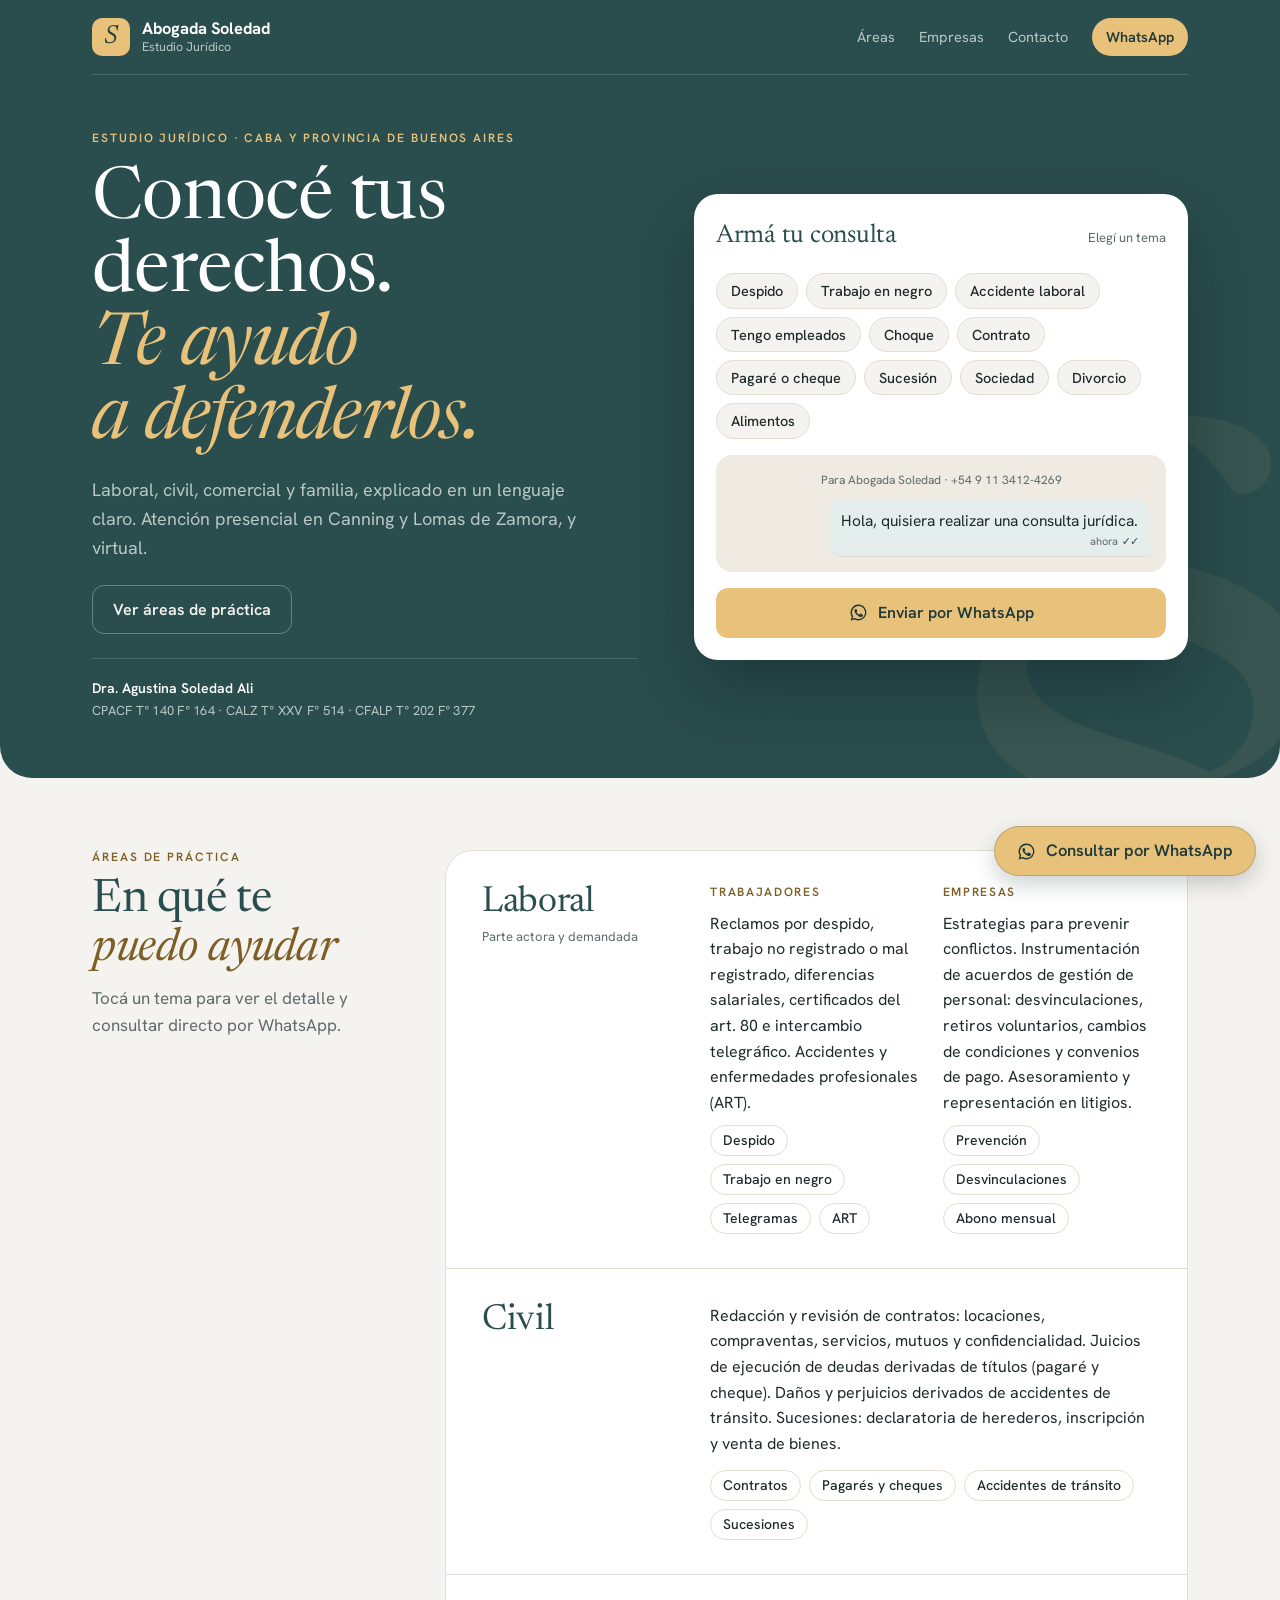
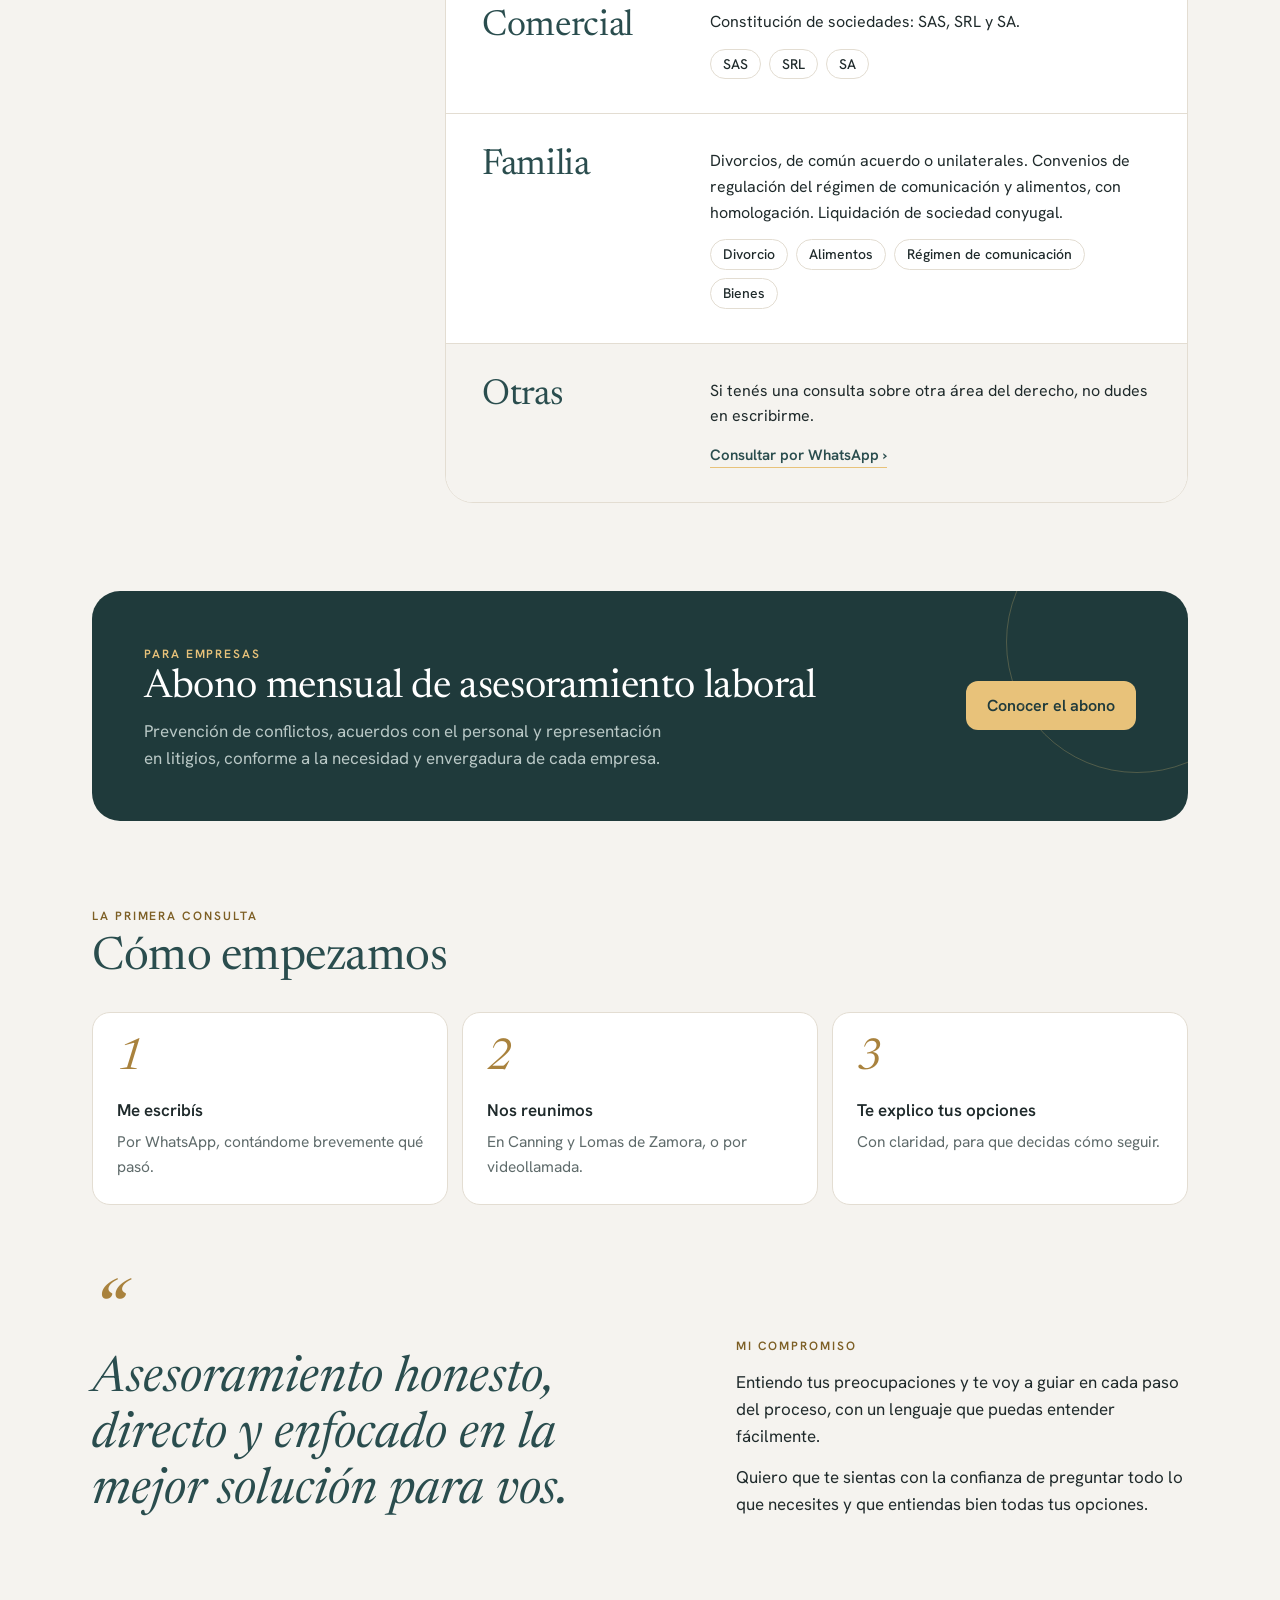
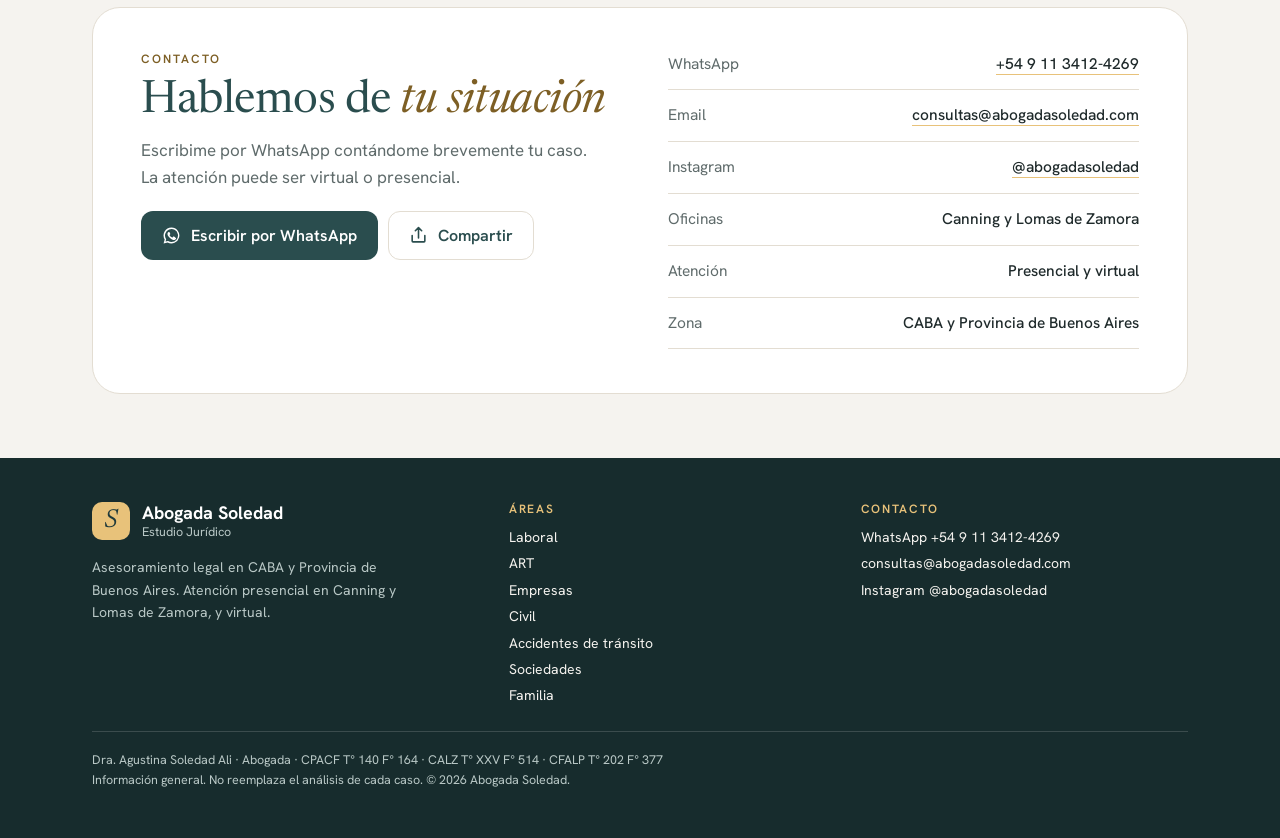
==== commit 388c48ca: "Botón ocre y ajuste de contraste Co-Authored-By: Claude Opus 5.5 <noreply@anthropic.com>" ====
--- a/index.html
+++ b/index.html
@@ -13,7 +13,7 @@
 <meta property="og:title" content="Abogada Soledad · Estudio Jurídico en CABA y Provincia de Buenos Aires">
 <meta property="og:description" content="Laboral, ART, civil, comercial y familia. Consultas por WhatsApp. Atención presencial en Canning y Lomas de Zamora, y virtual.">
 <meta property="og:url" content="https://abogadasoledad.com/">
-<meta property="og:image" content="https://abogadasoledad.com/og/home.png?v=muoppo3t">
+<meta property="og:image" content="https://abogadasoledad.com/og/home.png?v=muopwb9u">
 <meta property="og:image:width" content="1200">
 <meta property="og:image:height" content="630">
 <meta name="twitter:card" content="summary_large_image">
@@ -22,7 +22,7 @@
 <link rel="preconnect" href="https://fonts.googleapis.com">
 <link rel="preconnect" href="https://fonts.gstatic.com" crossorigin>
 <link rel="stylesheet" href="https://fonts.googleapis.com/css2?family=Hanken+Grotesk:wght@400;500;600;700&family=Newsreader:ital,opsz,wght@0,6..72,400;0,6..72,500;1,6..72,400&display=swap">
-<link rel="stylesheet" href="/assets/site.css?v=muoppo3t">
+<link rel="stylesheet" href="/assets/site.css?v=muopwb9u">
 <script type="application/ld+json">{"@context":"https://schema.org","@type":"LegalService","name":"Abogada Soledad · Estudio Jurídico","url":"https://abogadasoledad.com/","telephone":"+5491134124269","email":"consultas@abogadasoledad.com","image":"https://abogadasoledad.com/og/home.png","sameAs":["https://www.instagram.com/abogadasoledad/"],"areaServed":["Ciudad Autónoma de Buenos Aires","Provincia de Buenos Aires"],"address":[{"@type":"PostalAddress","addressLocality":"Canning","addressRegion":"Buenos Aires","addressCountry":"AR"},{"@type":"PostalAddress","addressLocality":"Lomas de Zamora","addressRegion":"Buenos Aires","addressCountry":"AR"}],"knowsAbout":["Derecho laboral","ART","Derecho civil","Sucesiones","Sociedades","Derecho de familia"]}</script>
 </head>
 <body>
--- a/assets/site.css
+++ b/assets/site.css
@@ -3,7 +3,7 @@
 :root{
   color-scheme:light;
   --teal:#2A4D4E; --teal-deep:#1F3A3B; --teal-ink:#172C2D;
-  --gold:#E8C27A; --gold-dark:#D4AF6A; --gold-ink:#8A6A2B;
+  --gold:#E8C27A; --gold-dark:#D4AF6A; --gold-ink:#7D5F25; --gold-mid:#A9823D;
   --sand:#F5F3EF; --paper:#FFFFFF; --bubble:#E4EEEC;
   --ink:#1F2A2B; --muted:#5F6B6B; --line:#E3DDD2;
   --on-teal:#F5F3EF; --on-teal-muted:#B9C8C6; --on-teal-line:rgba(245,243,239,.16);
@@ -142,7 +142,7 @@
 .steps{list-style:none;margin:0;padding:0;display:grid;gap:14px;counter-reset:s}
 @media (min-width:760px){.steps{grid-template-columns:repeat(3,1fr)}}
 .steps li{counter-increment:s;display:flex;flex-direction:column;gap:6px;padding:24px;background:var(--paper);border:1px solid var(--line);border-radius:var(--r)}
-.steps li::before{content:counter(s);font:italic 400 44px/1 var(--f-display);color:var(--gold-dark);padding-bottom:10px}
+.steps li::before{content:counter(s);font:italic 400 44px/1 var(--f-display);color:var(--gold-mid);padding-bottom:10px}
 .steps strong{font-weight:600;font-size:17px}
 .steps span{color:var(--muted);font-size:15.5px}
 
@@ -157,14 +157,14 @@
 .bring{list-style:none;margin:0;padding:0;display:grid;gap:10px;grid-template-columns:1fr}
 @media (min-width:600px){.bring{grid-template-columns:1fr 1fr}}
 .bring li{display:flex;gap:12px;align-items:flex-start;padding:14px 16px;background:var(--paper);border:1px solid var(--line);border-radius:14px;font-size:15.5px}
-.bring li::before{content:"";flex:none;width:18px;height:18px;margin-top:3px;border-radius:5px;border:1.5px solid var(--gold-dark)}
+.bring li::before{content:"";flex:none;width:18px;height:18px;margin-top:3px;border-radius:5px;border:1.5px solid var(--gold-mid)}
 
 /* faq */
 .faq{display:flex;flex-direction:column;background:var(--paper);border:1px solid var(--line);border-radius:var(--r);overflow:hidden}
 .faq details + details{border-top:1px solid var(--line)}
 .faq summary{cursor:pointer;list-style:none;padding:20px 60px 20px 24px;font:400 21px/1.3 var(--f-display);color:var(--teal);position:relative}
 .faq summary::-webkit-details-marker{display:none}
-.faq summary::after{content:"";position:absolute;right:24px;top:50%;width:10px;height:10px;border-right:2px solid var(--gold-dark);border-bottom:2px solid var(--gold-dark);transform:translateY(-70%) rotate(45deg);transition:transform .2s}
+.faq summary::after{content:"";position:absolute;right:24px;top:50%;width:10px;height:10px;border-right:2px solid var(--gold-mid);border-bottom:2px solid var(--gold-mid);transform:translateY(-70%) rotate(45deg);transition:transform .2s}
 .faq details[open] summary::after{transform:translateY(-30%) rotate(-135deg)}
 .faq details p{padding:0 24px 22px;color:var(--muted);max-width:66ch}
 
@@ -172,7 +172,7 @@
 .quote-sec{display:grid;gap:24px}
 @media (min-width:980px){.quote-sec{grid-template-columns:minmax(0,1.3fr) minmax(0,1fr);gap:56px;align-items:end}}
 .quote{font:italic 400 clamp(30px,4.4vw,50px)/1.12 var(--f-display);color:var(--teal);text-wrap:balance}
-.quote::before{content:"“";display:block;color:var(--gold-dark);font-size:1.6em;line-height:.6;padding-bottom:10px}
+.quote::before{content:"“";display:block;color:var(--gold-mid);font-size:1.6em;line-height:.6;padding-bottom:10px}
 .prose{display:flex;flex-direction:column;gap:14px;color:var(--ink);max-width:56ch}
 
 /* contact */
@@ -204,8 +204,9 @@
 
 /* ---------- STICKY WHATSAPP ---------- */
 .bar{position:fixed;left:0;right:0;bottom:0;z-index:10;padding:12px 16px calc(12px + env(safe-area-inset-bottom,0px));background:linear-gradient(to top,var(--sand) 68%,rgba(245,243,239,0))}
-.bar .btn{width:100%;max-width:440px;margin:0 auto;display:flex;font-size:16.5px;padding:16px 18px;box-shadow:0 8px 22px rgba(23,44,45,.22)}
+.bar .btn{width:100%;max-width:440px;margin:0 auto;display:flex;font-size:16.5px;padding:16px 18px;border-color:rgba(31,58,59,.22);box-shadow:0 8px 22px rgba(23,44,45,.22)}
 @media (min-width:760px){
   .bar{left:auto;right:24px;bottom:24px;padding:0;background:none}
   .bar .btn{width:auto;border-radius:99px;padding:14px 22px}
 }
+
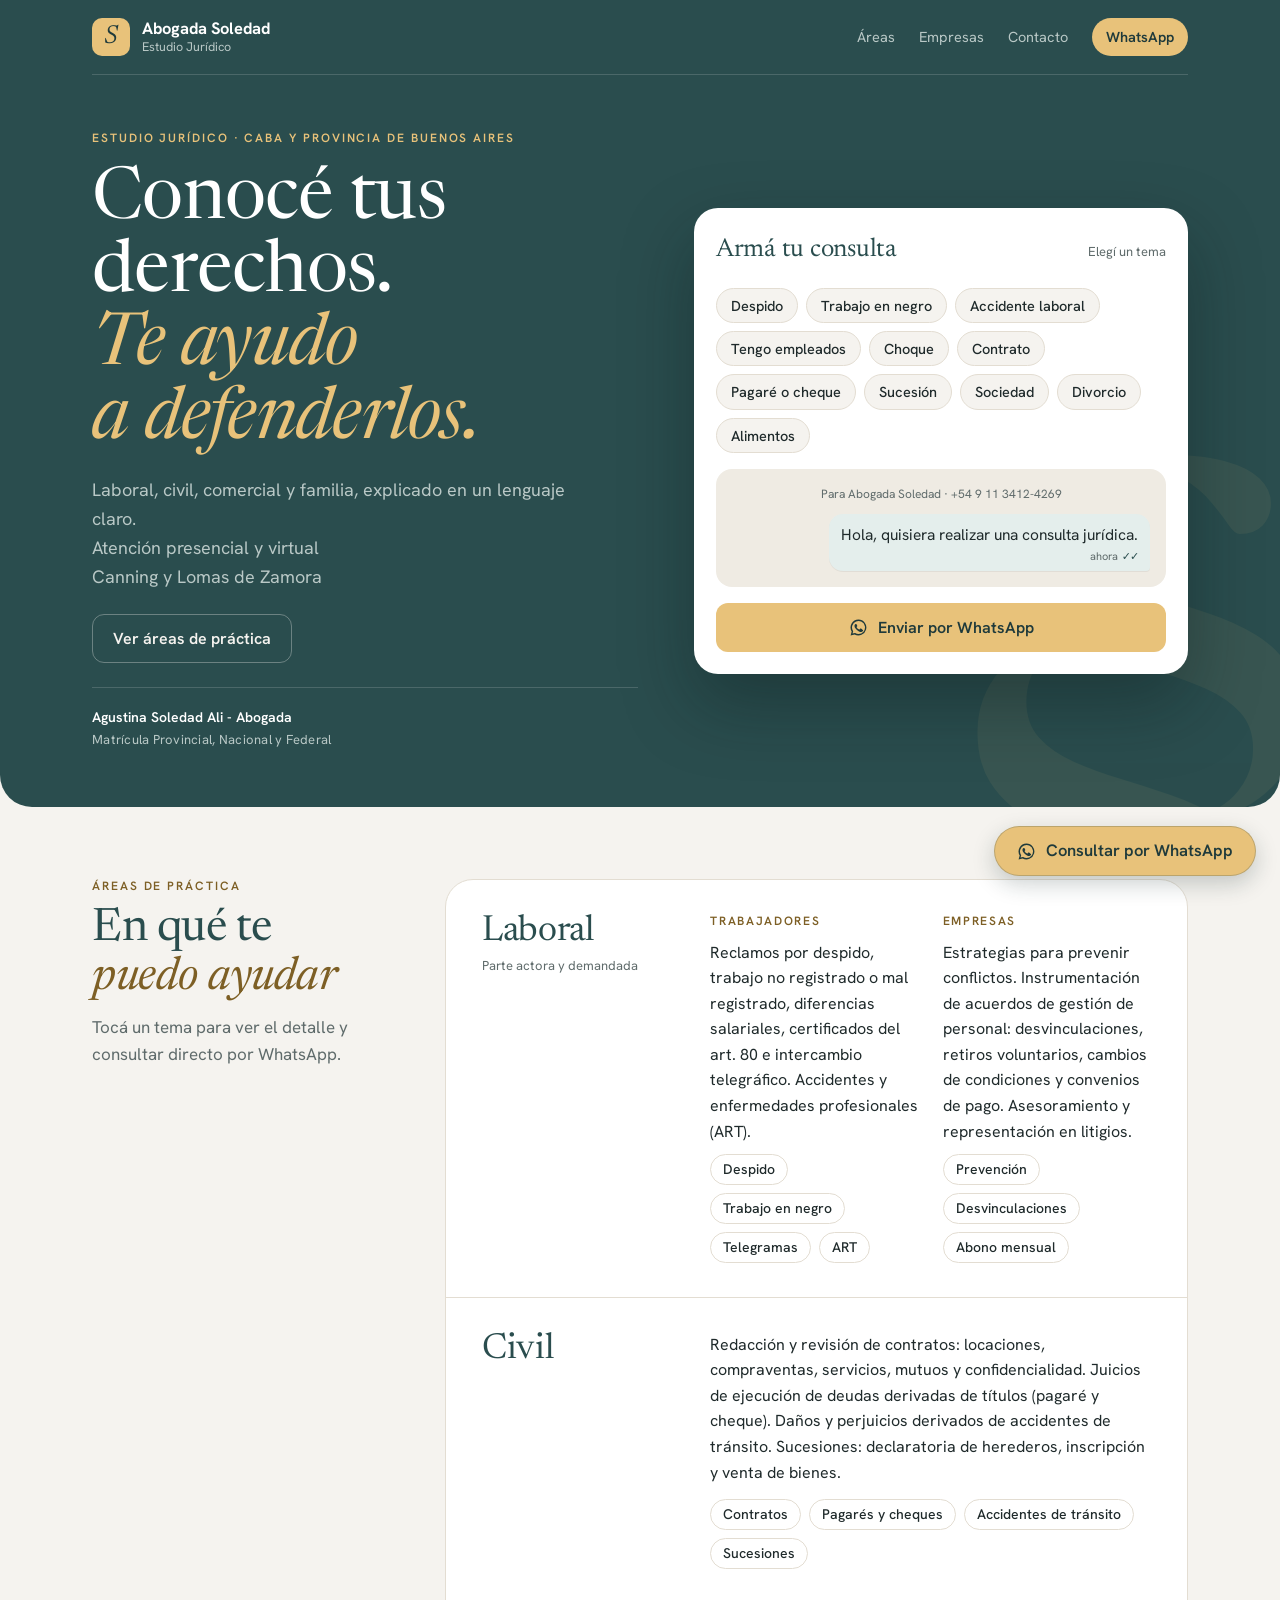
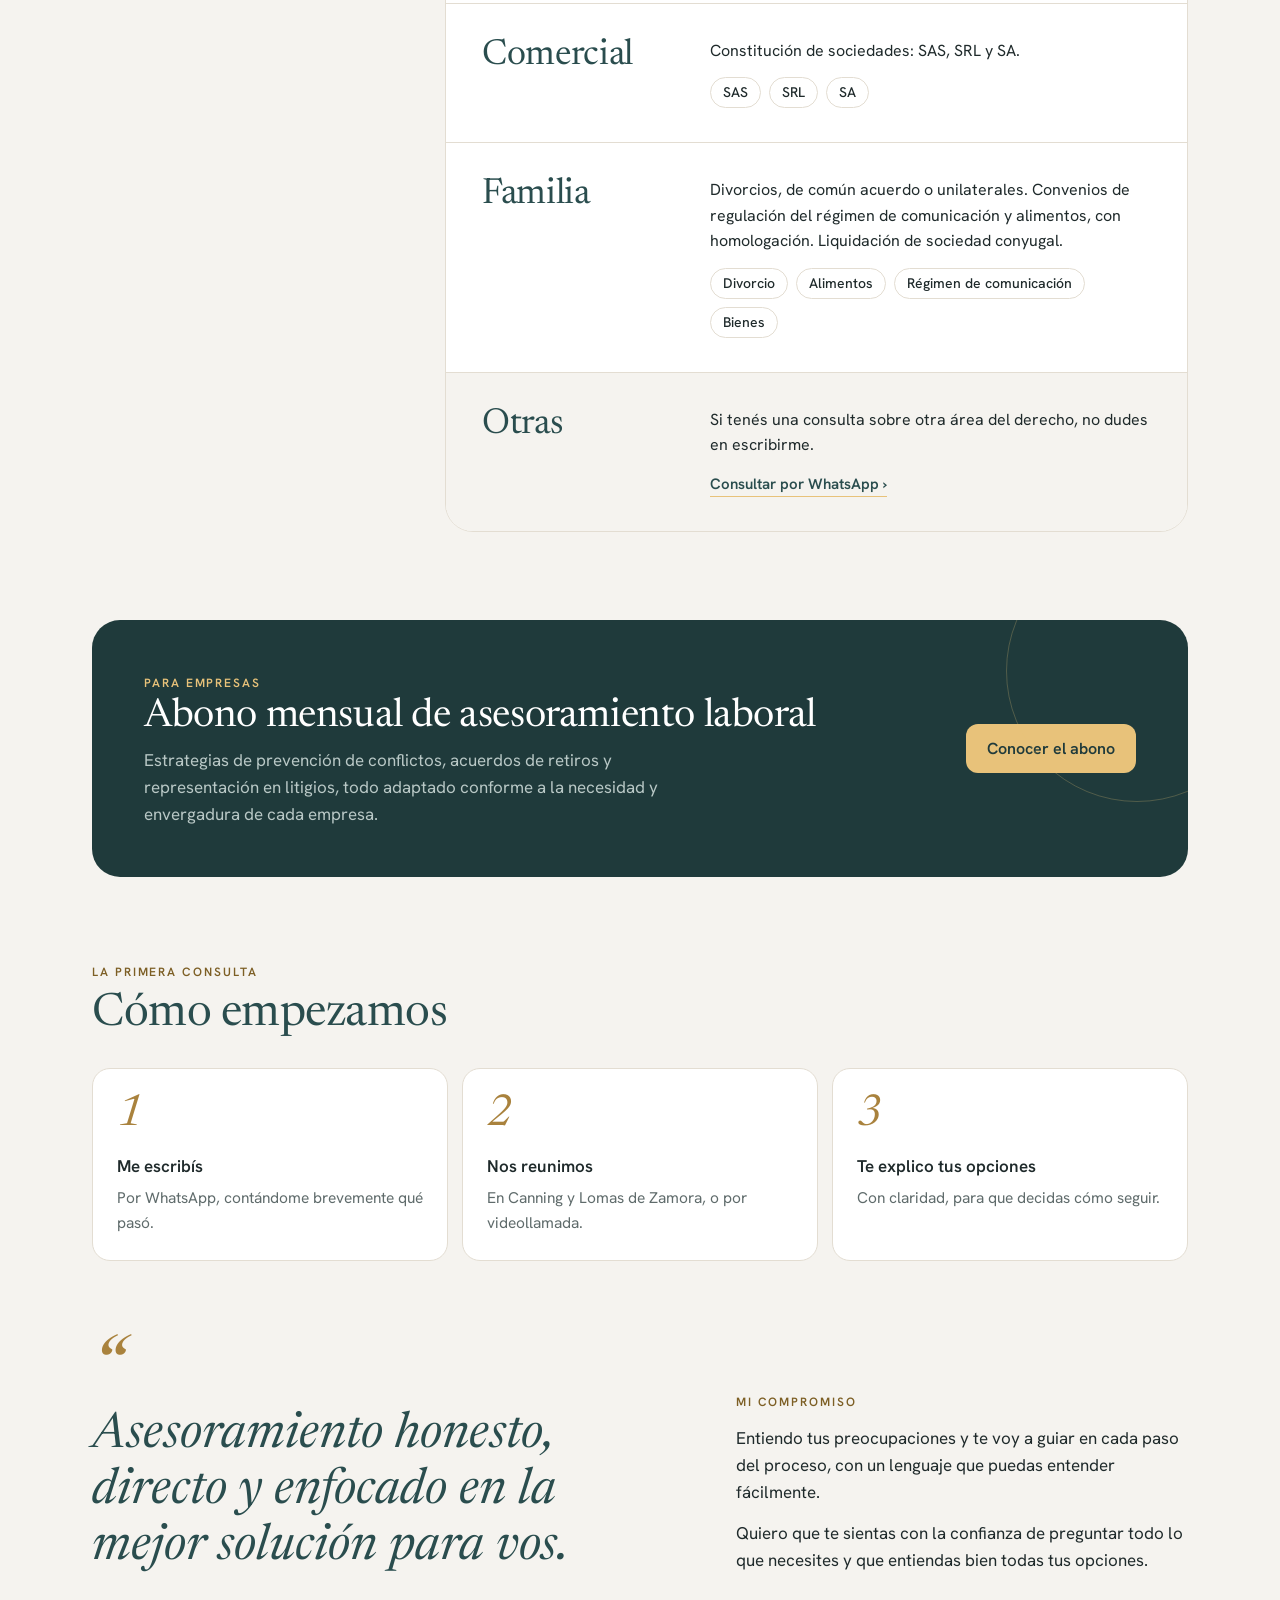
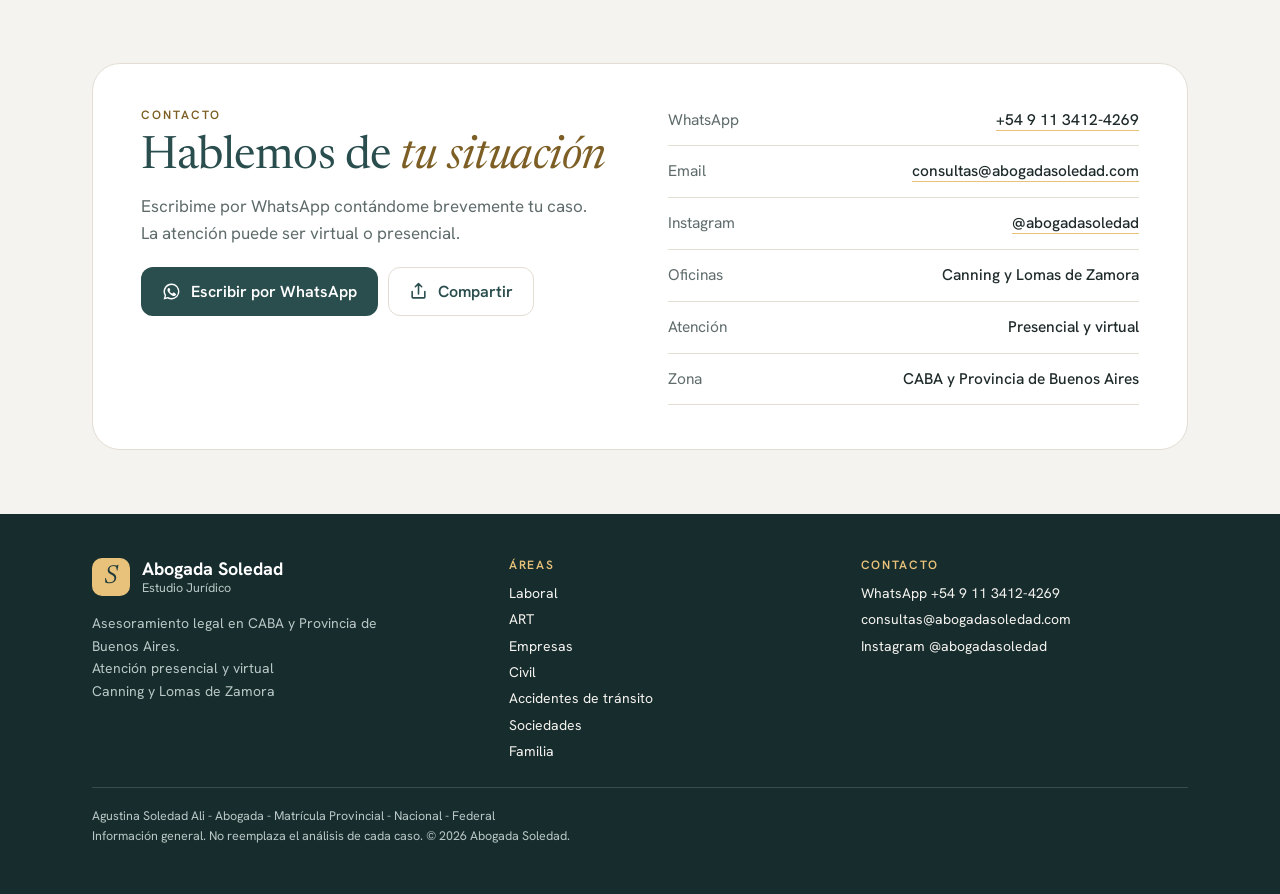
==== commit e103088d: "Textos: matrícula, nombre, atención y abono empresas Co-Authored-By: Claude Opus 5.5 <noreply@anthro" ====
--- a/index.html
+++ b/index.html
@@ -4,14 +4,14 @@
 <meta charset="utf-8">
 <meta name="viewport" content="width=device-width,initial-scale=1,viewport-fit=cover">
 <title>Abogada Soledad · Estudio Jurídico en CABA y Provincia de Buenos Aires</title>
-<meta name="description" content="Laboral, ART, civil, comercial y familia. Consultas por WhatsApp. Atención presencial en Canning y Lomas de Zamora, y virtual.">
+<meta name="description" content="Laboral, ART, civil, comercial y familia. Consultas por WhatsApp. Atención presencial y virtual. Canning y Lomas de Zamora.">
 <link rel="canonical" href="https://abogadasoledad.com/">
 <meta name="theme-color" content="#2A4D4E">
 <meta property="og:type" content="website">
 <meta property="og:locale" content="es_AR">
 <meta property="og:site_name" content="Abogada Soledad">
 <meta property="og:title" content="Abogada Soledad · Estudio Jurídico en CABA y Provincia de Buenos Aires">
-<meta property="og:description" content="Laboral, ART, civil, comercial y familia. Consultas por WhatsApp. Atención presencial en Canning y Lomas de Zamora, y virtual.">
+<meta property="og:description" content="Laboral, ART, civil, comercial y familia. Consultas por WhatsApp. Atención presencial y virtual. Canning y Lomas de Zamora.">
 <meta property="og:url" content="https://abogadasoledad.com/">
 <meta property="og:image" content="https://abogadasoledad.com/og/home.png?v=muopwb9u">
 <meta property="og:image:width" content="1200">
@@ -35,9 +35,9 @@
     <div class="hero-copy">
       <span class="kicker">Estudio Jurídico · CABA y Provincia de Buenos Aires</span>
       <h1>Conocé tus derechos. <em>Te ayudo a defenderlos.</em></h1>
-      <p class="lead">Laboral, civil, comercial y familia, explicado en un lenguaje claro. Atención presencial en Canning y Lomas de Zamora, y virtual.</p>
+      <p class="lead">Laboral, civil, comercial y familia, explicado en un lenguaje claro.<br>Atención presencial y virtual<br>Canning y Lomas de Zamora</p>
       <div class="ctas"><a class="btn btn-ghost" href="#areas">Ver áreas de práctica</a></div>
-      <div class="creds"><b>Dra. Agustina Soledad Ali</b><span>CPACF T° 140 F° 164 · CALZ T° XXV F° 514 · CFALP T° 202 F° 377</span></div>
+      <div class="creds"><b>Agustina Soledad Ali - Abogada</b><span>Matrícula Provincial, Nacional y Federal</span></div>
     </div>
     <div class="composer" id="composer" data-generic="Hola, quisiera realizar una consulta jurídica.">
       <div class="composer-h"><h2>Armá tu consulta</h2><span>Elegí un tema</span></div>
@@ -66,7 +66,7 @@
     </div>
   </section>
 
-  <section class="band"><div><span class="kicker">Para empresas</span><h2>Abono mensual de asesoramiento laboral</h2><p>Prevención de conflictos, acuerdos con el personal y representación en litigios, conforme a la necesidad y envergadura de cada empresa.</p></div>
+  <section class="band"><div><span class="kicker">Para empresas</span><h2>Abono mensual de asesoramiento laboral</h2><p>Estrategias de prevención de conflictos, acuerdos de retiros y representación en litigios, todo adaptado conforme a la necesidad y envergadura de cada empresa.</p></div>
     <a class="btn btn-gold" href="/empresas/">Conocer el abono</a></section>
 
   <section class="sec"><div class="sec-h"><span class="kicker">La primera consulta</span><h2>Cómo empezamos</h2></div>
@@ -99,10 +99,10 @@
 </main>
 
 <footer><div class="in foot">
-  <div><a class="brand" href="/"><span class="mark" aria-hidden="true">S</span><span><b>Abogada Soledad</b><small>Estudio Jurídico</small></span></a><p style="padding-top:12px;max-width:40ch">Asesoramiento legal en CABA y Provincia de Buenos Aires. Atención presencial en Canning y Lomas de Zamora, y virtual.</p></div>
+  <div><a class="brand" href="/"><span class="mark" aria-hidden="true">S</span><span><b>Abogada Soledad</b><small>Estudio Jurídico</small></span></a><p style="padding-top:12px;max-width:40ch">Asesoramiento legal en CABA y Provincia de Buenos Aires.<br>Atención presencial y virtual<br>Canning y Lomas de Zamora</p></div>
   <div><h4>Áreas</h4><a href="/laboral/">Laboral</a><a href="/art/">ART</a><a href="/empresas/">Empresas</a><a href="/civil/">Civil</a><a href="/transito/">Accidentes de tránsito</a><a href="/sociedades/">Sociedades</a><a href="/familia/">Familia</a></div>
   <div><h4>Contacto</h4><a href="https://wa.me/5491134124269">WhatsApp +54 9 11 3412-4269</a><a href="mailto:consultas@abogadasoledad.com">consultas@abogadasoledad.com</a><a href="https://www.instagram.com/abogadasoledad/">Instagram @abogadasoledad</a></div>
-  <p class="fine">Dra. Agustina Soledad Ali · Abogada · CPACF T° 140 F° 164 · CALZ T° XXV F° 514 · CFALP T° 202 F° 377<br>Información general. No reemplaza el análisis de cada caso. © 2026 Abogada Soledad.</p>
+  <p class="fine">Agustina Soledad Ali - Abogada - Matrícula Provincial - Nacional - Federal<br>Información general. No reemplaza el análisis de cada caso. © 2026 Abogada Soledad.</p>
 </div></footer>
 <div class="bar"><a class="btn btn-gold" href="https://wa.me/5491134124269?text=Hola%2C%20quisiera%20realizar%20una%20consulta%20jur%C3%ADdica." data-wa target="_blank" rel="noopener"><svg viewBox="0 0 24 24" fill="currentColor" aria-hidden="true"><path d="M12 2a10 10 0 0 0-8.6 15.1L2 22l5-1.3A10 10 0 1 0 12 2Zm0 18.2a8.2 8.2 0 0 1-4.2-1.2l-.3-.2-3 .8.8-2.9-.2-.3A8.2 8.2 0 1 1 12 20.2Zm4.5-6.1c-.2-.1-1.5-.7-1.7-.8-.2-.1-.4-.1-.6.1l-.8 1c-.1.2-.3.2-.5.1a6.7 6.7 0 0 1-3.3-2.9c-.2-.4.3-.4.8-1.3.1-.2 0-.3 0-.4l-.8-1.8c-.2-.5-.4-.4-.6-.4h-.5a1 1 0 0 0-.7.3 3 3 0 0 0-.9 2.2 5.2 5.2 0 0 0 1.1 2.8 11.9 11.9 0 0 0 4.6 4c1.7.7 2.4.8 3.2.7.5-.1 1.5-.6 1.8-1.2.2-.6.2-1.1.1-1.2l-.4-.2Z"/></svg>Consultar por WhatsApp</a></div>
 <script>
